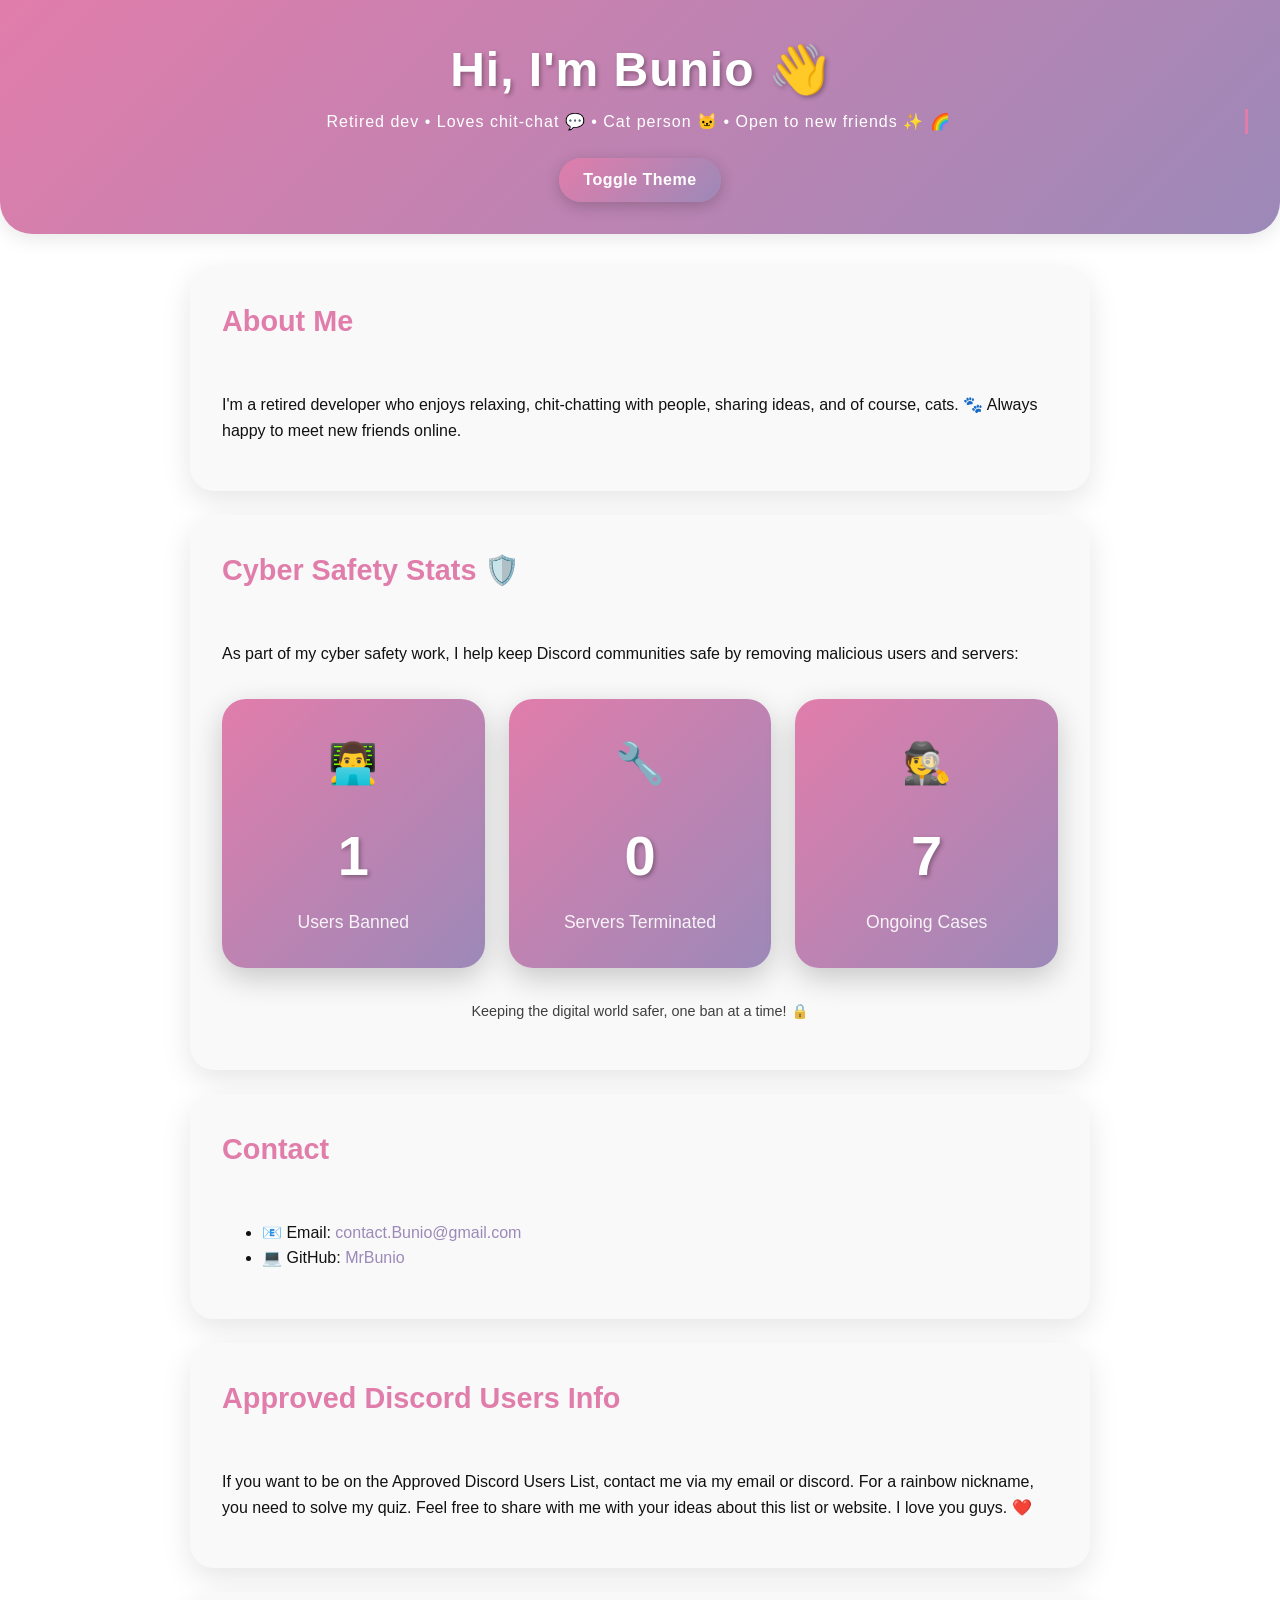
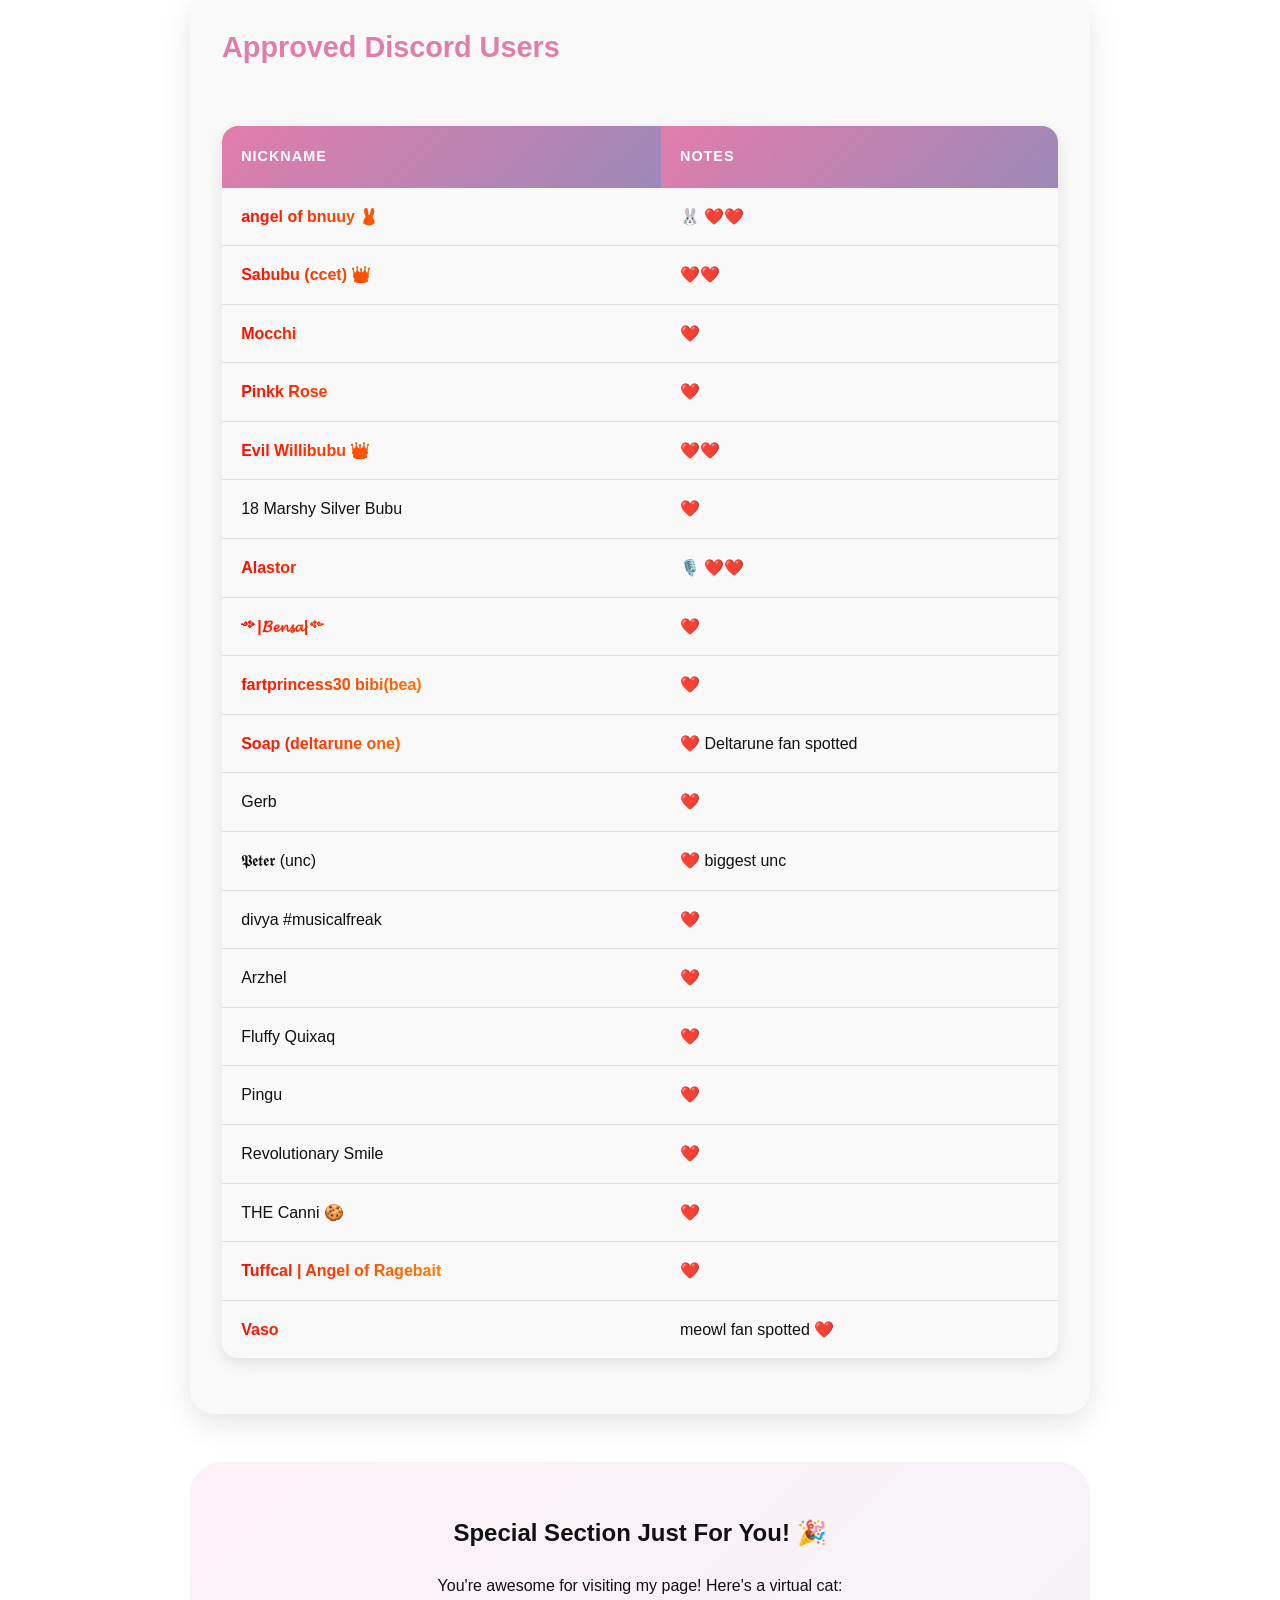
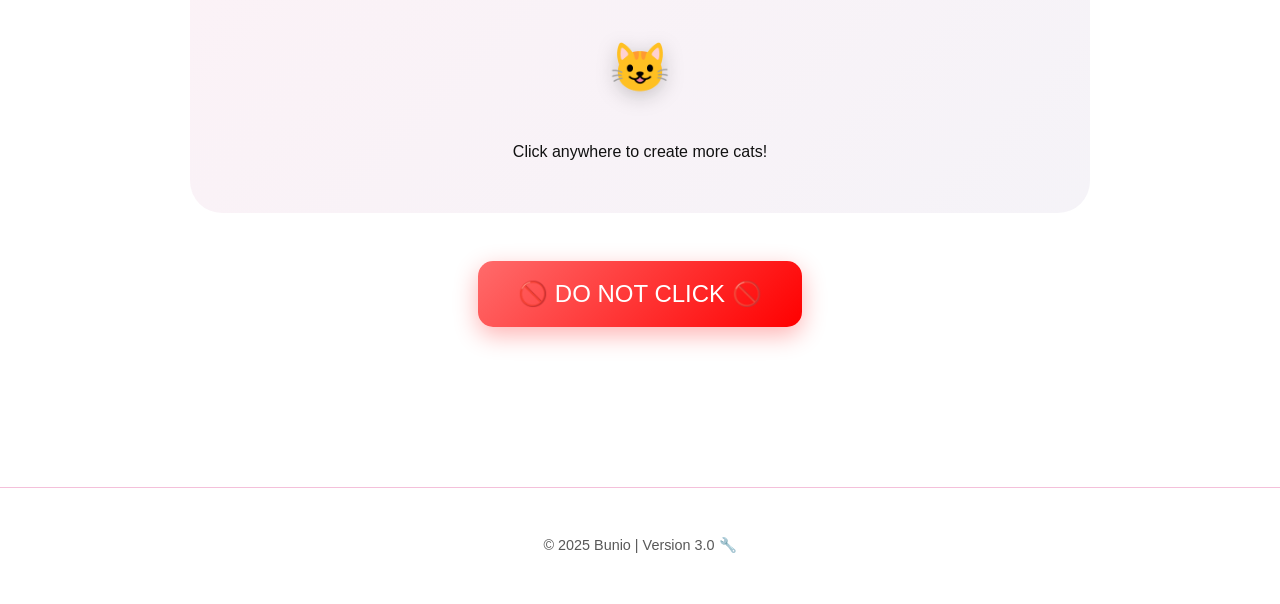
==== index.html @ f69d8545 "another case" ====
<!doctype html>
<html lang="en">
    <head>
        <meta charset="UTF-8" />
        <meta name="viewport" content="width=device-width, initial-scale=1.0" />
        <title>Bunio – Retired Dev</title>
        <style>
            :root {
                --bg: #fff;
                --text: #111;
                --card-bg: #f9f9f9;
                --accent: #e17dab;
                --accent2: #9c89b8;
                --accent3: #f0a6ca;
            }
            [data-theme="dark"] {
                --bg: #1a1a1a;
                --text: #f5f5f5;
                --card-bg: #2a2a2a;
                --accent: #ff91c1;
                --accent2: #b19cd9;
                --accent3: #ffb6c1;
            }
            body {
                margin: 0;
                font-family: "Segoe UI", Tahoma, Geneva, Verdana, sans-serif;
                background: var(--bg);
                color: var(--text);
                transition:
                    background 0.3s,
                    color 0.3s;
                overflow-x: hidden;
                line-height: 1.6;
                min-height: 100vh;
                position: relative;
            }
            header {
                padding: 2rem;
                text-align: center;
                position: relative;
                background: linear-gradient(
                    135deg,
                    var(--accent) 0%,
                    var(--accent2) 100%
                );
                color: white;
                margin-bottom: 2rem;
                border-radius: 0 0 2rem 2rem;
                box-shadow: 0 4px 20px rgba(0, 0, 0, 0.1);
            }
            h1 {
                font-size: 3rem;
                margin: 0;
                text-shadow: 2px 2px 4px rgba(0, 0, 0, 0.3);
                letter-spacing: 1px;
            }
            main {
                max-width: 900px;
                margin: 2rem auto;
                padding: 0 1.5rem;
                position: relative;
                z-index: 2;
                padding-bottom: 4rem;
            }
            .card {
                background: var(--card-bg);
                border-radius: 1.5rem;
                padding: 2rem;
                margin-bottom: 1.5rem;
                box-shadow: 0 10px 30px rgba(0, 0, 0, 0.1);
                transition: all 0.4s ease;
                overflow: hidden;
                position: relative;
            }
            .card h2 {
                margin-top: 0;
                color: var(--accent);
                font-size: 1.8rem;
                padding-bottom: 0.5rem;
                display: inline-block;
            }
            footer {
                text-align: center;
                padding: 2rem;
                font-size: 0.9rem;
                opacity: 0.7;
                position: relative;
                z-index: 2;
                margin-top: 3rem;
                border-top: 1px solid var(--accent3);
            }
            .theme-toggle {
                cursor: pointer;
                padding: 0.8rem 1.5rem;
                border: none;
                border-radius: 2rem;
                background: linear-gradient(
                    135deg,
                    var(--accent) 0%,
                    var(--accent2) 100%
                );
                color: white;
                font-size: 1rem;
                margin-top: 1.5rem;
                position: static;
                transition: all 0.3s ease;
                box-shadow: 0 4px 15px rgba(0, 0, 0, 0.2);
                font-weight: bold;
                letter-spacing: 0.5px;
            }
            a {
                color: var(--accent2);
                text-decoration: none;
                transition: all 0.3s ease;
                font-weight: 500;
            }
            a:hover {
                color: var(--accent);
            }

            .rainbow {
                background: linear-gradient(
                    90deg,
                    #ff0000,
                    #ff8000,
                    #ffff00,
                    #80ff00,
                    #00ffff,
                    #0000ff,
                    #8000ff,
                    #ff00ff,
                    #ff0000
                );
                background-size: 400% 100%;
                -webkit-background-clip: text;
                -webkit-text-fill-color: transparent;
                animation: rainbow 4s linear infinite;
                font-weight: bold;
            }

            .floating {
                animation: floating 3s ease-in-out infinite;
            }
            @keyframes floating {
                0%,
                100% {
                    transform: translateY(0);
                }
                50% {
                    transform: translateY(-15px);
                }
            }

            .pulse {
                animation: pulse 2s infinite;
            }
            @keyframes pulse {
                0% {
                    transform: scale(1);
                }
                50% {
                    transform: scale(1.05);
                }
                100% {
                    transform: scale(1);
                }
            }

            .spin {
                animation: spin 5s linear infinite;
            }
            @keyframes spin {
                100% {
                    transform: rotate(360deg);
                }
            }

            .confetti {
                position: absolute;
                width: 12px;
                height: 12px;
                opacity: 0;
                z-index: 1;
                border-radius: 50%;
                box-shadow: 0 0 10px currentColor;
            }

            @keyframes rainbow {
                0% {
                    background-position: 0% 50%;
                }
                100% {
                    background-position: 400% 50%;
                }
            }

            table {
                width: 100%;
                border-collapse: separate;
                border-spacing: 0;
                margin: 1.5rem 0;
                border-radius: 1rem;
                overflow: hidden;
                box-shadow: 0 5px 15px rgba(0, 0, 0, 0.1);
            }
            th {
                background: linear-gradient(
                    135deg,
                    var(--accent) 0%,
                    var(--accent2) 100%
                );
                color: white;
                padding: 1.2rem;
                text-align: left;
                font-weight: 600;
                text-transform: uppercase;
                letter-spacing: 1px;
                font-size: 0.9rem;
            }
            td {
                padding: 1rem 1.2rem;
                border-bottom: 1px solid rgba(0, 0, 0, 0.1);
                transition: all 0.3s ease;
            }
            tr:last-child td {
                border-bottom: none;
            }

            tr td:first-child:hover {
                opacity: 0.3;
            }

            .chaos-mode .card {
                background: transparent !important;
                box-shadow: none !important;
                border: none !important;
            }

            .chaos-mode table {
                display: none !important;
            }

            .chaos-mode .rainbow {
                opacity: 1 !important;
                position: static !important;
            }

            .special-section {
                text-align: center;
                margin: 3rem 0;
                padding: 2rem;
                border-radius: 2rem;
                background: linear-gradient(
                    135deg,
                    rgba(225, 125, 171, 0.1) 0%,
                    rgba(156, 137, 184, 0.1) 100%
                );
            }

            .cat-emoji {
                font-size: 3rem;
                display: inline-block;
                margin: 1rem 0;
                filter: drop-shadow(0 5px 10px rgba(0, 0, 0, 0.2));
            }

            .glow {
                animation: glow 2s ease-in-out infinite alternate;
            }

            @keyframes glow {
                from {
                    text-shadow:
                        0 0 5px #fff,
                        0 0 10px var(--accent),
                        0 0 15px var(--accent);
                }
                to {
                    text-shadow:
                        0 0 10px #fff,
                        0 0 20px var(--accent2),
                        0 0 30px var(--accent2);
                }
            }

            .fade-in {
                animation: fadeIn 1.5s ease-in-out;
            }

            @keyframes fadeIn {
                from {
                    opacity: 0;
                    transform: translateY(20px);
                }
                to {
                    opacity: 1;
                    transform: translateY(0);
                }
            }

            .typewriter {
                overflow: hidden;
                border-right: 3px solid var(--accent);
                white-space: nowrap;
                margin: 0 auto;
                letter-spacing: 1px;
                animation:
                    typing 3.5s steps(40, end),
                    blink-caret 0.75s step-end infinite;
            }

            @keyframes typing {
                from {
                    width: 0;
                }
                to {
                    width: 100%;
                }
            }

            @keyframes blink-caret {
                from,
                to {
                    border-color: transparent;
                }
                50% {
                    border-color: var(--accent);
                }
            }

            .particles {
                position: fixed;
                top: 0;
                left: 0;
                width: 100%;
                height: 100%;
                pointer-events: none;
                z-index: -1;
            }

            .particle {
                position: absolute;
                width: 4px;
                height: 4px;
                background: var(--accent3);
                border-radius: 50%;
                animation: particleFloat 20s linear infinite;
                opacity: 0.6;
            }

            @keyframes particleFloat {
                0% {
                    transform: translateY(100vh) rotate(0deg);
                    opacity: 0;
                }
                10% {
                    opacity: 0.6;
                }
                90% {
                    opacity: 0.6;
                }
                100% {
                    transform: translateY(-100px) rotate(360deg);
                    opacity: 0;
                }
            }

            .cyber-stats {
                display: grid;
                grid-template-columns: 1fr 1fr 1fr;
                gap: 1.5rem;
                margin: 2rem 0;
            }

            .stat-card {
                background: linear-gradient(
                    135deg,
                    var(--accent) 0%,
                    var(--accent2) 100%
                );
                color: white;
                padding: 2rem;
                border-radius: 1.5rem;
                text-align: center;
                box-shadow: 0 10px 30px rgba(0, 0, 0, 0.2);
                position: relative;
                overflow: hidden;
            }

            .stat-number {
                font-size: 3.5rem;
                font-weight: bold;
                margin: 0.5rem 0;
                text-shadow: 2px 2px 4px rgba(0, 0, 0, 0.3);
                animation: countUp 2s ease-out;
            }

            .stat-label {
                font-size: 1.1rem;
                opacity: 0.9;
                font-weight: 500;
            }

            @keyframes countUp {
                from {
                    transform: scale(0.5);
                    opacity: 0;
                }
                to {
                    transform: scale(1);
                    opacity: 1;
                }
            }

            .hacker-emoji {
                font-size: 2.5rem;
                display: block;
                margin-bottom: 1rem;
                animation: float 3s ease-in-out infinite;
            }

            @keyframes float {
                0%,
                100% {
                    transform: translateY(0px) rotate(0deg);
                }
                50% {
                    transform: translateY(-10px) rotate(5deg);
                }
            }

            @media (max-width: 768px) {
                header {
                    padding: 1.5rem;
                    border-radius: 0 0 1.5rem 1.5rem;
                }
                h1 {
                    font-size: 2.2rem;
                }
                .card {
                    padding: 1.5rem;
                    border-radius: 1rem;
                }
                .theme-toggle {
                    padding: 0.7rem 1.2rem;
                    font-size: 0.9rem;
                }
                table {
                    font-size: 0.85rem;
                }
                th,
                td {
                    padding: 0.8rem;
                }
                #chaos-btn {
                    padding: 1rem 2rem;
                    font-size: 1.2rem;
                }
                .cyber-stats {
                    grid-template-columns: 1fr;
                    gap: 1rem;
                }
                .stat-number {
                    font-size: 2.8rem;
                }
            }

            @media (max-width: 480px) {
                header {
                    padding: 1rem;
                }
                h1 {
                    font-size: 1.8rem;
                }
                .card {
                    padding: 1rem;
                }
                table {
                    font-size: 0.8rem;
                }
                th,
                td {
                    padding: 0.6rem;
                }
                #url-display {
                    font-size: 0.9rem;
                }
                .stat-number {
                    font-size: 2.2rem;
                }
            }

            .chaos-element {
                position: fixed;
                pointer-events: none;
                z-index: 1000;
                font-size: 2rem;
                animation: chaosFloat 10s linear infinite;
            }

            @keyframes chaosFloat {
                0% {
                    transform: translate(0, 0) rotate(0deg);
                }
                25% {
                    transform: translate(100px, 100px) rotate(90deg);
                }
                50% {
                    transform: translate(200px, 0) rotate(180deg);
                }
                75% {
                    transform: translate(100px, -100px) rotate(270deg);
                }
                100% {
                    transform: translate(0, 0) rotate(360deg);
                }
            }

            .rotate {
                animation: rotation 2s infinite linear;
            }

            @keyframes rotation {
                from {
                    transform: rotate(0deg);
                }
                to {
                    transform: rotate(359deg);
                }
            }

            .shake {
                animation: shake 0.5s infinite;
            }

            @keyframes shake {
                0% {
                    transform: translate(1px, 1px) rotate(0deg);
                }
                10% {
                    transform: translate(-1px, -2px) rotate(-1deg);
                }
                20% {
                    transform: translate(-3px, 0px) rotate(1deg);
                }
                30% {
                    transform: translate(3px, 2px) rotate(0deg);
                }
                40% {
                    transform: translate(1px, -1px) rotate(1deg);
                }
                50% {
                    transform: translate(-1px, 2px) rotate(-1deg);
                }
                60% {
                    transform: translate(-3px, 1px) rotate(0deg);
                }
                70% {
                    transform: translate(3px, 1px) rotate(-1deg);
                }
                80% {
                    transform: translate(-1px, -1px) rotate(1deg);
                }
                90% {
                    transform: translate(1px, 2px) rotate(0deg);
                }
                100% {
                    transform: translate(1px, -2px) rotate(-1deg);
                }
            }

            .fly-text {
                position: fixed;
                pointer-events: none;
                z-index: 9999;
                white-space: nowrap;
                animation: flyAround 15s linear infinite;
            }

            @keyframes flyAround {
                0% {
                    transform: translate(0, 0) rotate(0deg);
                }
                25% {
                    transform: translate(calc(100vw - 100px), 100px)
                        rotate(90deg);
                }
                50% {
                    transform: translate(
                            calc(100vw - 200px),
                            calc(100vh - 100px)
                        )
                        rotate(180deg);
                }
                75% {
                    transform: translate(100px, calc(100vh - 200px))
                        rotate(270deg);
                }
                100% {
                    transform: translate(0, 0) rotate(360deg);
                }
            }

            .chaos-btn-hidden {
                display: none !important;
            }

            .audio-fix {
                position: fixed;
                top: -100px;
                left: -100px;
                width: 10px;
                height: 10px;
                opacity: 0.001;
                pointer-events: none;
            }
        </style>
    </head>
    <body>
        <div class="particles" id="particles"></div>

        <header id="main-header">
            <h1 class="floating glow">Hi, I'm Bunio 👋</h1>
            <p id="url-display" class="typewriter">
                Retired dev • Loves chit‑chat 💬 • Cat person 🐱 • Open to new
                friends ✨
            </p>
            <button class="theme-toggle" id="theme-toggle">Toggle Theme</button>
        </header>

        <main>
            <section class="card pulse fade-in">
                <h2>About Me</h2>
                <p>
                    I'm a retired developer who enjoys relaxing, chit-chatting
                    with people, sharing ideas, and of course, cats. 🐾 Always
                    happy to meet new friends online.
                </p>
            </section>

            <section class="card fade-in">
                <h2>Cyber Safety Stats 🛡️</h2>
                <p>
                    As part of my cyber safety work, I help keep Discord
                    communities safe by removing malicious users and servers:
                </p>

                <div class="cyber-stats">
                    <div class="stat-card">
                        <div class="hacker-emoji">👨‍💻</div>
                        <div class="stat-number" id="banned-users">0</div>
                        <div class="stat-label">Users Banned</div>
                    </div>

                    <div class="stat-card">
                        <div class="hacker-emoji">🔧</div>
                        <div class="stat-number" id="terminated-servers">0</div>
                        <div class="stat-label">Servers Terminated</div>
                    </div>

                    <div class="stat-card">
                        <div class="hacker-emoji">🕵️</div>
                        <div class="stat-number" id="ongoing-cases">0</div>
                        <div class="stat-label">Ongoing Cases</div>
                    </div>
                </div>

                <p
                    style="
                        text-align: center;
                        margin-top: 1rem;
                        font-size: 0.9rem;
                        opacity: 0.8;
                    "
                >
                    Keeping the digital world safer, one ban at a time! 🔒
                </p>
            </section>

            <section class="card fade-in">
                <h2>Contact</h2>
                <ul>
                    <li>
                        📧 Email:
                        <a href="mailto:contact.Bunio@gmail.com"
                            >contact.Bunio@gmail.com</a
                        >
                    </li>
                    <li>
                        💻 GitHub:
                        <a href="https://github.com/MrBunio" target="_blank"
                            >MrBunio</a
                        >
                    </li>
                </ul>
            </section>

            <section class="card fade-in">
                <h2>Approved Discord Users Info</h2>
                <p>
                    If you want to be on the Approved Discord Users List,
                    contact me via my email or discord. For a rainbow nickname,
                    you need to solve my quiz. Feel free to share with me with
                    your ideas about this list or website. I love you guys. ❤️
                </p>
            </section>

            <section class="card fade-in">
                <h2>Approved Discord Users</h2>
                <table id="users-table">
                    <tr>
                        <th>Nickname</th>
                        <th>Notes</th>
                    </tr>
                    <tr>
                        <td class="rainbow">angel of bnuuy 🐰</td>
                        <td>🐰 ❤️❤️</td>
                    </tr>
                    <tr>
                        <td class="rainbow">Sabubu (ccet) 👑</td>
                        <td>❤️❤️</td>
                    </tr>
                    <tr>
                        <td class="rainbow">Mocchi</td>
                        <td>❤️</td>
                    </tr>
                    <tr>
                        <td class="rainbow">Pinkk Rose</td>
                        <td>❤️</td>
                    </tr>
                    <tr>
                        <td class="rainbow">Evil Willibubu 👑</td>
                        <td>❤️❤️</td>
                    </tr>
                    <tr>
                        <td>18 Marshy Silver Bubu</td>
                        <td>❤️</td>
                    </tr>
                    <tr>
                        <td class="rainbow">Alastor</td>
                        <td>🎙️ ❤️❤️</td>
                    </tr>
                    <tr>
                        <td class="rainbow">༺|𝓑𝓮𝓷𝓼𝓪|༻</td>
                        <td>❤️</td>
                    </tr>
                    <tr>
                        <td class="rainbow">fartprincess30 bibi(bea)</td>
                        <td>❤️</td>
                    </tr>
                    <tr>
                        <td class="rainbow">Soap (deltarune one)</td>
                        <td>❤️ Deltarune fan spotted</td>
                    </tr>
                    <tr>
                        <td>Gerb</td>
                        <td>❤️</td>
                    </tr>
                    <tr>
                        <td>𝕻𝖊𝖙𝖊𝖗 (unc)</td>
                        <td>❤️ biggest unc</td>
                    </tr>
                    <tr>
                        <td>divya #musicalfreak</td>
                        <td>❤️</td>
                    </tr>
                    <tr>
                        <td>Arzhel</td>
                        <td>❤️</td>
                    </tr>
                    <tr>
                        <td>Fluffy Quixaq</td>
                        <td>❤️</td>
                    </tr>
                    <tr>
                        <td>Pingu</td>
                        <td>❤️</td>
                    </tr>
                    <tr>
                        <td>Revolutionary Smile</td>
                        <td>❤️</td>
                    </tr>
                    <tr>
                        <td>THE Canni 🍪</td>
                        <td>❤️</td>
                    </tr>
                    <tr>
                        <td class="rainbow">Tuffcal | Angel of Ragebait</td>
                        <td>❤️</td>
                    </tr>
                    <tr>
                        <td class="rainbow">Vaso</td>
                        <td>meowl fan spotted ❤️</td>
                    </tr>
                </table>
            </section>

            <div class="special-section fade-in">
                <h2 class="glow">Special Section Just For You! 🎉</h2>
                <p>
                    You're awesome for visiting my page! Here's a virtual cat:
                </p>
                <div class="cat-emoji spin">😺</div>
                <p>Click anywhere to create more cats!</p>
            </div>

            <div style="text-align: center; margin: 3rem">
                <button
                    id="chaos-btn"
                    style="
                        background: linear-gradient(
                            135deg,
                            #ff6b6b 0%,
                            #ff0000 100%
                        );
                        color: white;
                        padding: 1.2rem 2.5rem;
                        font-size: 1.5rem;
                        border: none;
                        border-radius: 15px;
                        cursor: pointer;
                        box-shadow: 0 8px 25px rgba(255, 0, 0, 0.3);
                        transition: all 0.3s ease;
                    "
                >
                    🚫 DO NOT CLICK 🚫
                </button>
            </div>

            <div class="audio-fix">
                <audio id="chaos-audio" loop muted>
                    <source src="chaos-music.mp3" type="audio/mpeg" />
                </audio>
            </div>
        </main>

        <footer>
            <p>© 2025 Bunio | Version 3.0 🔧</p>
        </footer>

        <script>
            const cyberStats = {
                bannedUsers: 2,
                terminatedServers: 1,
                ongoingCases: 9,
            };

            function createParticles() {
                const particlesContainer = document.getElementById("particles");
                const colors = [
                    "#e17dab",
                    "#9c89b8",
                    "#f0a6ca",
                    "#ff91c1",
                    "#b19cd9",
                ];

                for (let i = 0; i < 50; i++) {
                    const particle = document.createElement("div");
                    particle.className = "particle";
                    particle.style.left = Math.random() * 100 + "vw";
                    particle.style.animationDelay = Math.random() * 20 + "s";
                    particle.style.animationDuration =
                        15 + Math.random() * 10 + "s";
                    particle.style.backgroundColor =
                        colors[Math.floor(Math.random() * colors.length)];
                    const size = 2 + Math.random() * 4;
                    particle.style.width = size + "px";
                    particle.style.height = size + "px";

                    particlesContainer.appendChild(particle);
                }
            }

            createParticles();

            const titleEmojis = [
                "😺",
                "😸",
                "😹",
                "😻",
                "😼",
                "😽",
                "🙀",
                "😿",
                "😾",
                "🐱",
            ];
            let titleEmojiIndex = 0;

            function updateTitleEmoji() {
                document.title = `Bunio – Retired Dev ${titleEmojis[titleEmojiIndex]}`;
                titleEmojiIndex = (titleEmojiIndex + 1) % titleEmojis.length;
            }

            setInterval(updateTitleEmoji, 2000);

            function toggleTheme() {
                const current =
                    document.documentElement.getAttribute("data-theme");
                const next = current === "dark" ? "light" : "dark";
                document.documentElement.setAttribute("data-theme", next);
                localStorage.setItem("theme", next);
            }

            function animateCounter(element, target, duration = 2000) {
                const start = 0;
                const increment = target / (duration / 16);
                let current = start;

                const timer = setInterval(() => {
                    current += increment;
                    if (current >= target) {
                        current = target;
                        clearInterval(timer);
                    }
                    element.textContent = Math.floor(current).toLocaleString();
                }, 16);
            }

            (function () {
                const saved = localStorage.getItem("theme");
                if (saved) {
                    document.documentElement.setAttribute("data-theme", saved);
                }

                document
                    .getElementById("theme-toggle")
                    .addEventListener("click", toggleTheme);

                setTimeout(() => {
                    animateCounter(
                        document.getElementById("banned-users"),
                        cyberStats.bannedUsers,
                    );
                    animateCounter(
                        document.getElementById("terminated-servers"),
                        cyberStats.terminatedServers,
                    );
                    animateCounter(
                        document.getElementById("ongoing-cases"),
                        cyberStats.ongoingCases,
                    );
                }, 500);
            })();

            document.addEventListener("click", (e) => {
                if (
                    e.target.id !== "chaos-btn" &&
                    e.target.id !== "theme-toggle"
                ) {
                    createCat(e.clientX, e.clientY);
                }
            });

            function createCat(x, y) {
                const cat = document.createElement("div");
                cat.innerHTML = "😺";
                cat.style.position = "fixed";
                cat.style.left = x - 15 + "px";
                cat.style.top = y - 15 + "px";
                cat.style.fontSize = "2rem";
                cat.style.zIndex = "10";
                cat.style.pointerEvents = "none";
                cat.style.opacity = "0";
                cat.style.transition = "opacity 0.3s, transform 2s";
                cat.style.filter = "drop-shadow(0 2px 5px rgba(0,0,0,0.3))";

                document.body.appendChild(cat);

                setTimeout(() => {
                    cat.style.opacity = "1";
                }, 10);

                setTimeout(() => {
                    cat.style.opacity = "0";
                    cat.style.transform = "translateY(-100px) rotate(360deg)";
                }, 100);

                setTimeout(() => {
                    if (cat.parentNode) {
                        document.body.removeChild(cat);
                    }
                }, 2100);
            }

            window.addEventListener("load", () => {
                createConfetti();

                document.querySelectorAll(".card").forEach((card, index) => {
                    card.style.animationDelay = index * 0.2 + "s";
                });
            });

            function createConfetti() {
                const colors = [
                    "#ff0000",
                    "#00ff00",
                    "#0000ff",
                    "#ffff00",
                    "#ff00ff",
                    "#00ffff",
                ];

                for (let i = 0; i < 30; i++) {
                    const confetti = document.createElement("div");
                    confetti.className = "confetti";
                    confetti.style.backgroundColor =
                        colors[Math.floor(Math.random() * colors.length)];
                    confetti.style.left = Math.random() * 100 + "vw";
                    confetti.style.top = "-10px";
                    confetti.style.borderRadius =
                        Math.random() > 0.5 ? "50%" : "0";

                    document.body.appendChild(confetti);

                    const animationDuration = Math.random() * 3 + 2;
                    confetti.style.animation = `fall ${animationDuration}s linear forwards, fade ${animationDuration}s linear forwards`;

                    setTimeout(() => {
                        if (confetti.parentNode) {
                            document.body.removeChild(confetti);
                        }
                    }, animationDuration * 1000);
                }
            }

            const style = document.createElement("style");
            style.textContent = `
      @keyframes fall {
        to {
          top: 100vh;
          transform: translateX(${Math.random() > 0.5 ? "" : "-"}${Math.random() * 100}vw) rotate(${Math.random() * 360}deg);
        }
      }

      @keyframes fade {
        0% { opacity: 0; }
        10% { opacity: 1; }
        90% { opacity: 1; }
        100% { opacity: 0; }
      }
    `;
            document.head.appendChild(style);

            let chaos = false;
            let audioInitialized = false;
            let nicknames = [];
            let nicknameVelocities = [];
            let flyingElements = [];

            function initializeAudio() {
                if (audioInitialized) return;

                const chaosAudio = document.getElementById("chaos-audio");

                chaosAudio.muted = false;
                chaosAudio.volume = 0.3;

                const playAudio = () => {
                    chaosAudio
                        .play()
                        .then(() => {
                            audioInitialized = true;
                        })
                        .catch((e) => {
                            setTimeout(playAudio, 100);
                        });
                };

                playAudio();
            }

            function makeTextFly(element) {
                const flyElement = element.cloneNode(true);
                flyElement.className = "fly-text";
                flyElement.style.left =
                    Math.random() * window.innerWidth + "px";
                flyElement.style.top =
                    Math.random() * window.innerHeight + "px";
                flyElement.style.fontSize = Math.random() * 2 + 1 + "rem";
                flyElement.style.color = getRandomColor();
                document.body.appendChild(flyElement);
                flyingElements.push(flyElement);
            }

            function getRandomColor() {
                const colors = [
                    "#ff0000",
                    "#00ff00",
                    "#0000ff",
                    "#ffff00",
                    "#ff00ff",
                    "#00ffff",
                ];
                return colors[Math.floor(Math.random() * colors.length)];
            }

            document
                .getElementById("chaos-btn")
                .addEventListener("click", function () {
                    if (chaos) return;

                    chaos = true;
                    const chaosBtn = document.getElementById("chaos-btn");
                    chaosBtn.classList.add("chaos-btn-hidden");

                    initializeAudio();

                    document.body.classList.add("chaos-mode");

                    document.getElementById("main-header").style.background =
                        "transparent";
                    document.getElementById("main-header").style.boxShadow =
                        "none";
                    document.getElementById("users-table").style.display =
                        "none";

                    const allTextElements = document.querySelectorAll(
                        "h1, h2, h3, p, li, td, th, a, span",
                    );
                    allTextElements.forEach((element) => {
                        makeTextFly(element);
                    });

                    const nicknameElements =
                        document.querySelectorAll(".rainbow");
                    nicknames = Array.from(nicknameElements);

                    nicknameVelocities = nicknames.map(() => ({
                        x:
                            (Math.random() * 6 + 3) *
                            (Math.random() > 0.5 ? 1 : -1),
                        y:
                            (Math.random() * 6 + 3) *
                            (Math.random() > 0.5 ? 1 : -1),
                    }));

                    nicknames.forEach((nickname, index) => {
                        nickname.style.position = "fixed";
                        nickname.style.display = "inline-block";
                        nickname.style.margin = "0";
                        nickname.style.transition = "all 0.1s linear";
                        nickname.style.zIndex = "1000";
                        nickname.style.left =
                            Math.random() * (window.innerWidth - 200) + "px";
                        nickname.style.top =
                            Math.random() * (window.innerHeight - 50) + "px";
                        nickname.style.fontSize = "1.8rem";
                        nickname.style.pointerEvents = "none";
                    });

                    function bounceNicknames() {
                        if (!chaos) return;

                        nicknames.forEach((nickname, index) => {
                            const rect = nickname.getBoundingClientRect();
                            let { x, y } = nicknameVelocities[index];

                            if (
                                rect.left <= 0 ||
                                rect.right >= window.innerWidth
                            ) {
                                x = -x;
                            }

                            if (
                                rect.top <= 0 ||
                                rect.bottom >= window.innerHeight
                            ) {
                                y = -y;
                            }

                            nicknameVelocities[index] = { x, y };

                            const currentLeft =
                                parseFloat(nickname.style.left) || 0;
                            const currentTop =
                                parseFloat(nickname.style.top) || 0;
                            nickname.style.left = currentLeft + x + "px";
                            nickname.style.top = currentTop + y + "px";
                            nickname.style.transform = `rotate(${Math.random() * 360}deg)`;
                        });

                        requestAnimationFrame(bounceNicknames);
                    }

                    bounceNicknames();

                    const elements = document.querySelectorAll(
                        "h1, h2, p, th, li, .theme-toggle",
                    );
                    elements.forEach((el) => {
                        el.style.position = "fixed";
                        el.style.display = "inline-block";
                        el.style.margin = "0";
                        el.style.transition = "all 0.5s linear";
                        el.style.zIndex = "1000";
                    });

                    function moveElements() {
                        elements.forEach((el) => {
                            const maxX = window.innerWidth - el.offsetWidth;
                            const maxY = window.innerHeight - el.offsetHeight;
                            el.style.left = Math.random() * maxX + "px";
                            el.style.top = Math.random() * maxY + "px";
                            el.style.transform = `rotate(${Math.random() * 360}deg)`;
                        });
                    }

                    setInterval(moveElements, 800);

                    setInterval(() => {
                        document.body.style.background = `linear-gradient(90deg, hsl(${Math.random() * 360},100%,50%), hsl(${Math.random() * 360},100%,50%))`;
                    }, 200);

                    setInterval(createConfetti, 500);

                    const emojis = [
                        "😺",
                        "😸",
                        "😹",
                        "😻",
                        "😼",
                        "😽",
                        "🙀",
                        "😿",
                        "😾",
                        "🐱",
                        "🌈",
                        "🔥",
                    ];
                    setInterval(() => {
                        const emoji = document.createElement("div");
                        emoji.innerHTML =
                            emojis[Math.floor(Math.random() * emojis.length)];
                        emoji.className = "chaos-element";
                        emoji.style.left =
                            Math.random() * window.innerWidth + "px";
                        emoji.style.top =
                            Math.random() * window.innerHeight + "px";
                        emoji.style.fontSize = Math.random() * 3 + 2 + "rem";
                        document.body.appendChild(emoji);

                        setTimeout(() => {
                            if (emoji.parentNode) {
                                document.body.removeChild(emoji);
                            }
                        }, 10000);
                    }, 500);

                    document.body.classList.add("shake");
                });

            const emojis = [
                "😀",
                "😂",
                "😎",
                "🤖",
                "👾",
                "🐱",
                "🌈",
                "🔥",
                "✨",
                "💀",
                "🍕",
                "🎶",
            ];
            function updateUrlDisplay() {
                const urlDisplay = document.getElementById("url-display");
                const baseText =
                    "Retired dev • Loves chit‑chat 💬 • Cat person 🐱 • Open to new friends ✨";
                const randomEmoji =
                    emojis[Math.floor(Math.random() * emojis.length)];
                urlDisplay.textContent = baseText + " " + randomEmoji;
            }
            setInterval(updateUrlDisplay, 3000);
            updateUrlDisplay();
        </script>
    </body>
</html>
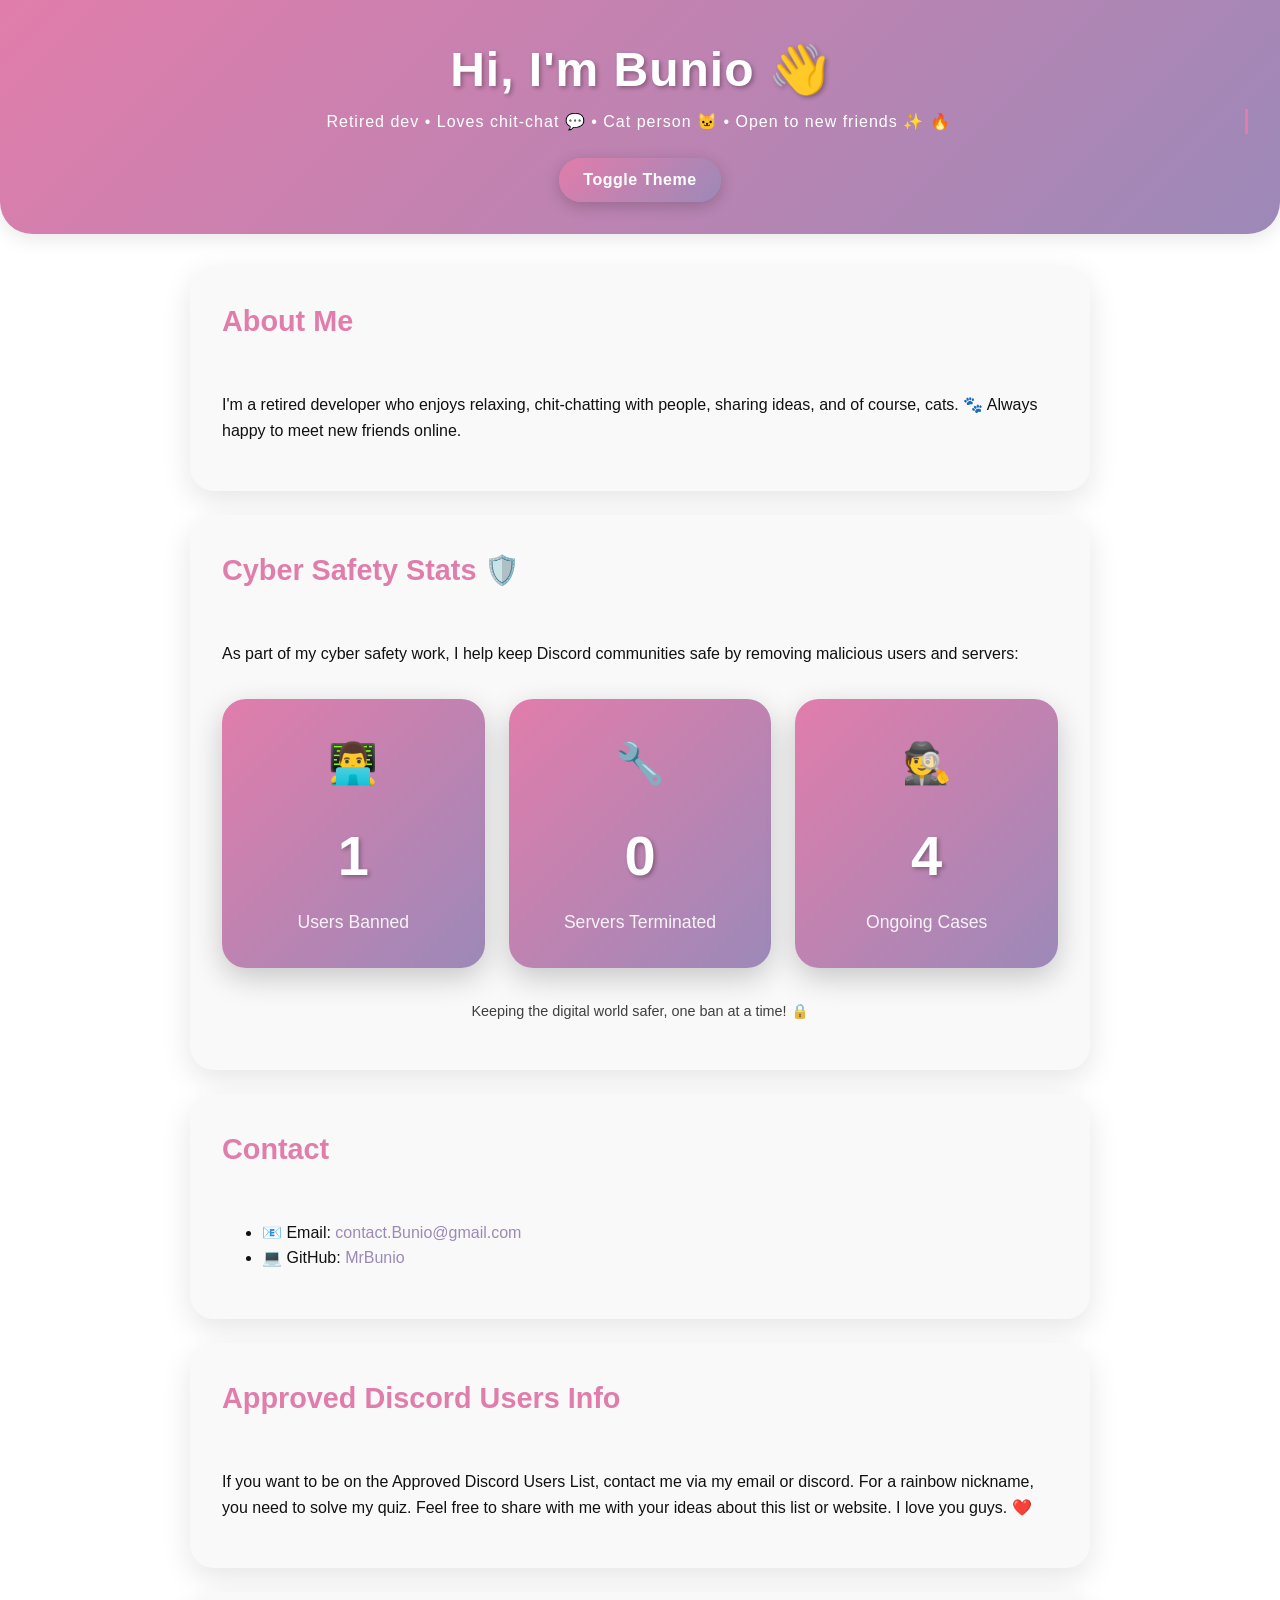
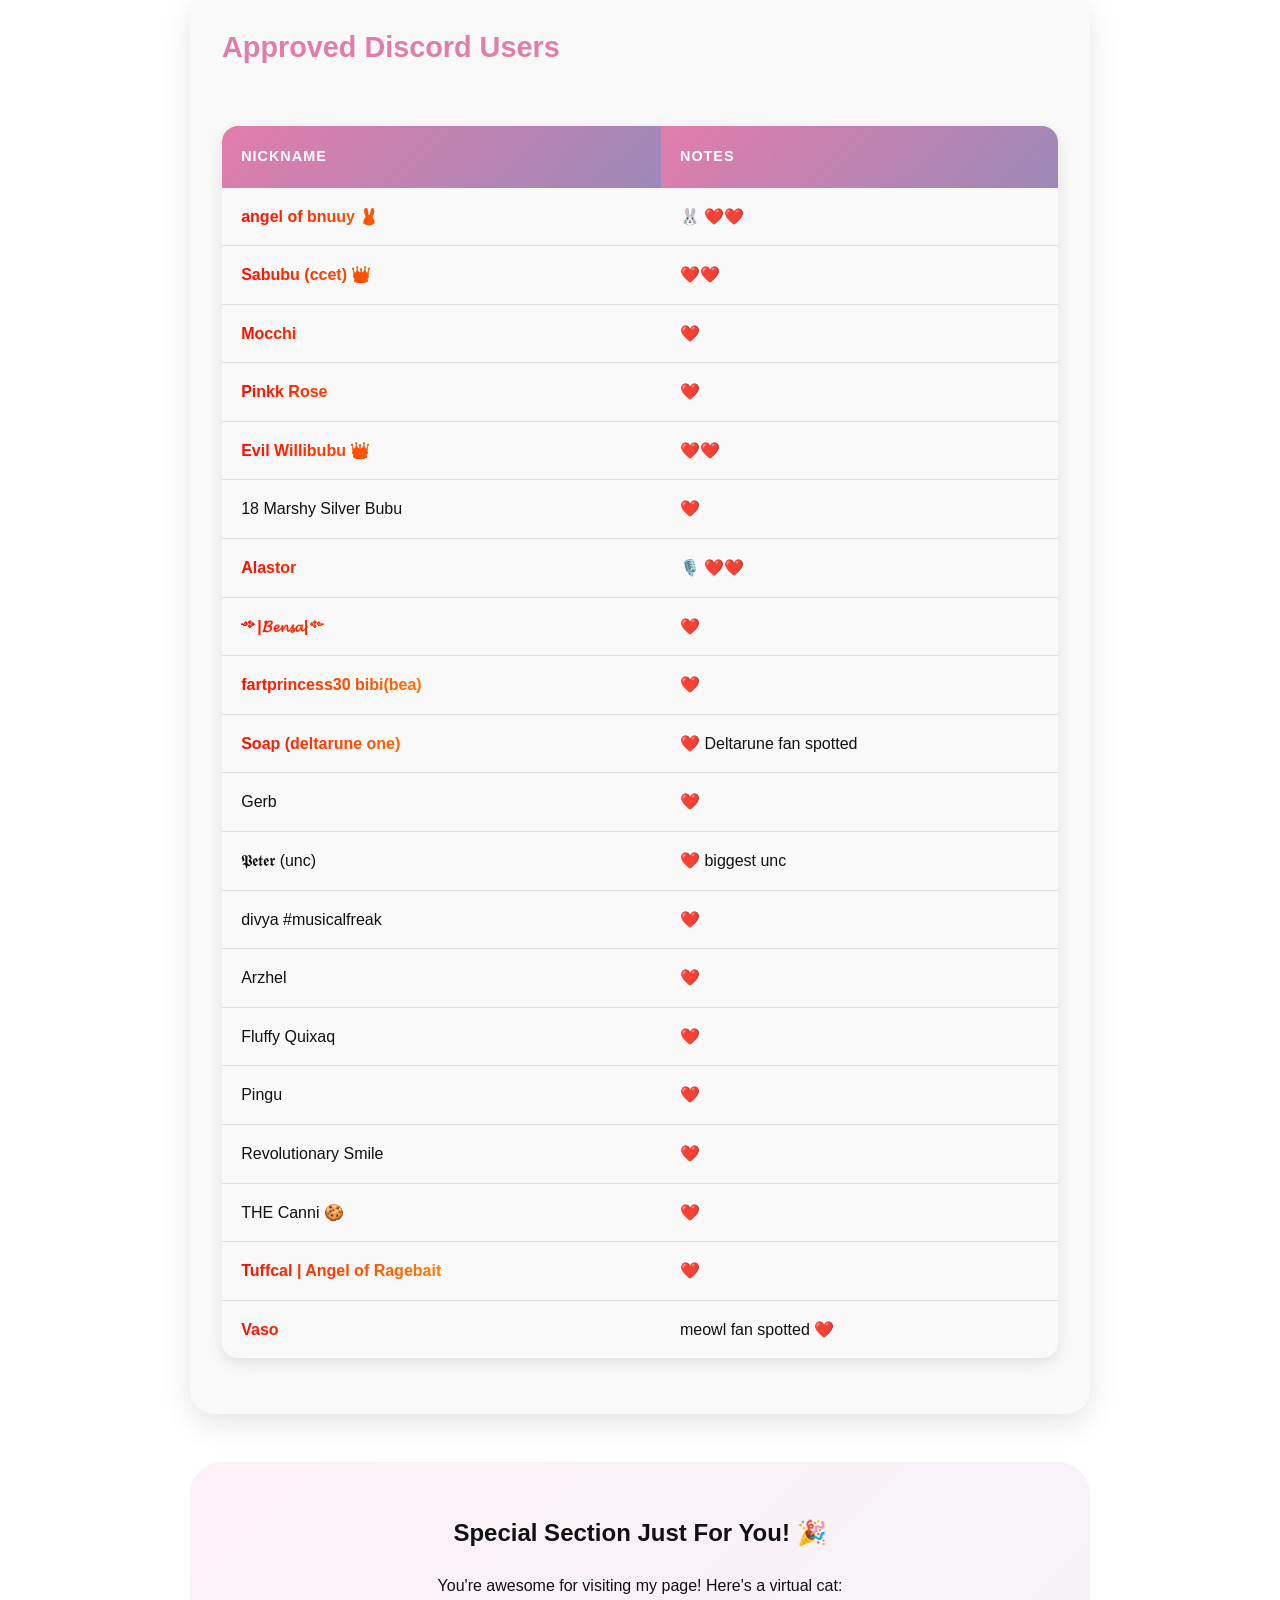
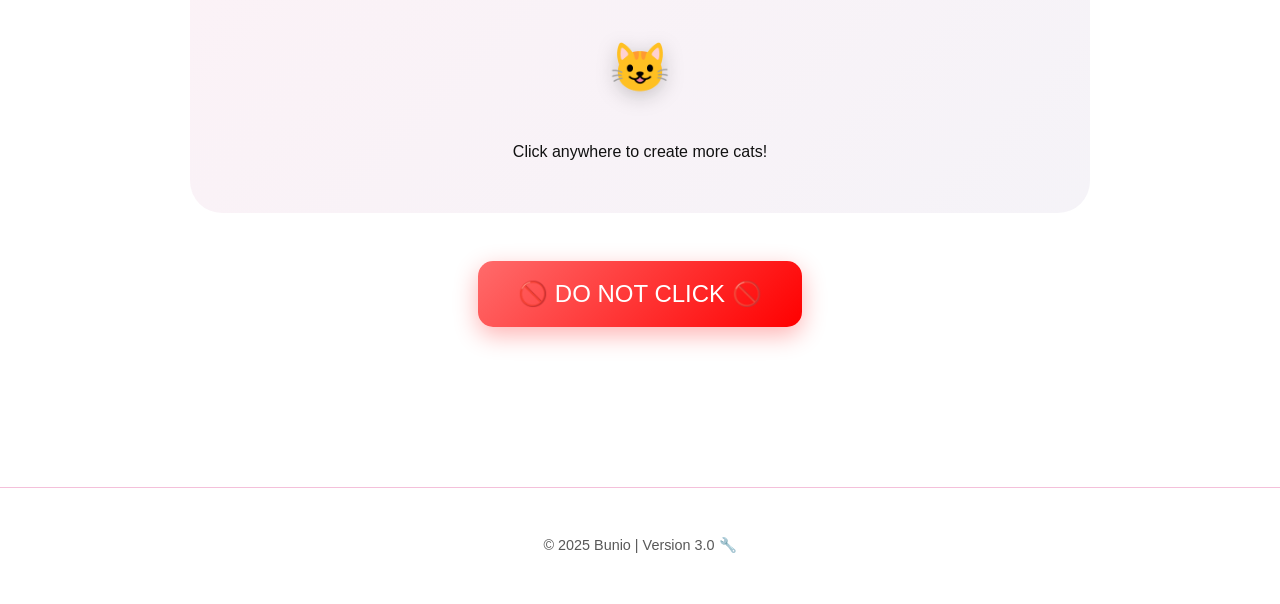
==== commit 806c2f7d: "-1 user" ====
--- a/index.html
+++ b/index.html
@@ -840,9 +840,9 @@
 
         <script>
             const cyberStats = {
-                bannedUsers: 2,
+                bannedUsers: 3,
                 terminatedServers: 1,
-                ongoingCases: 9,
+                ongoingCases: 8,
             };
 
             function createParticles() {
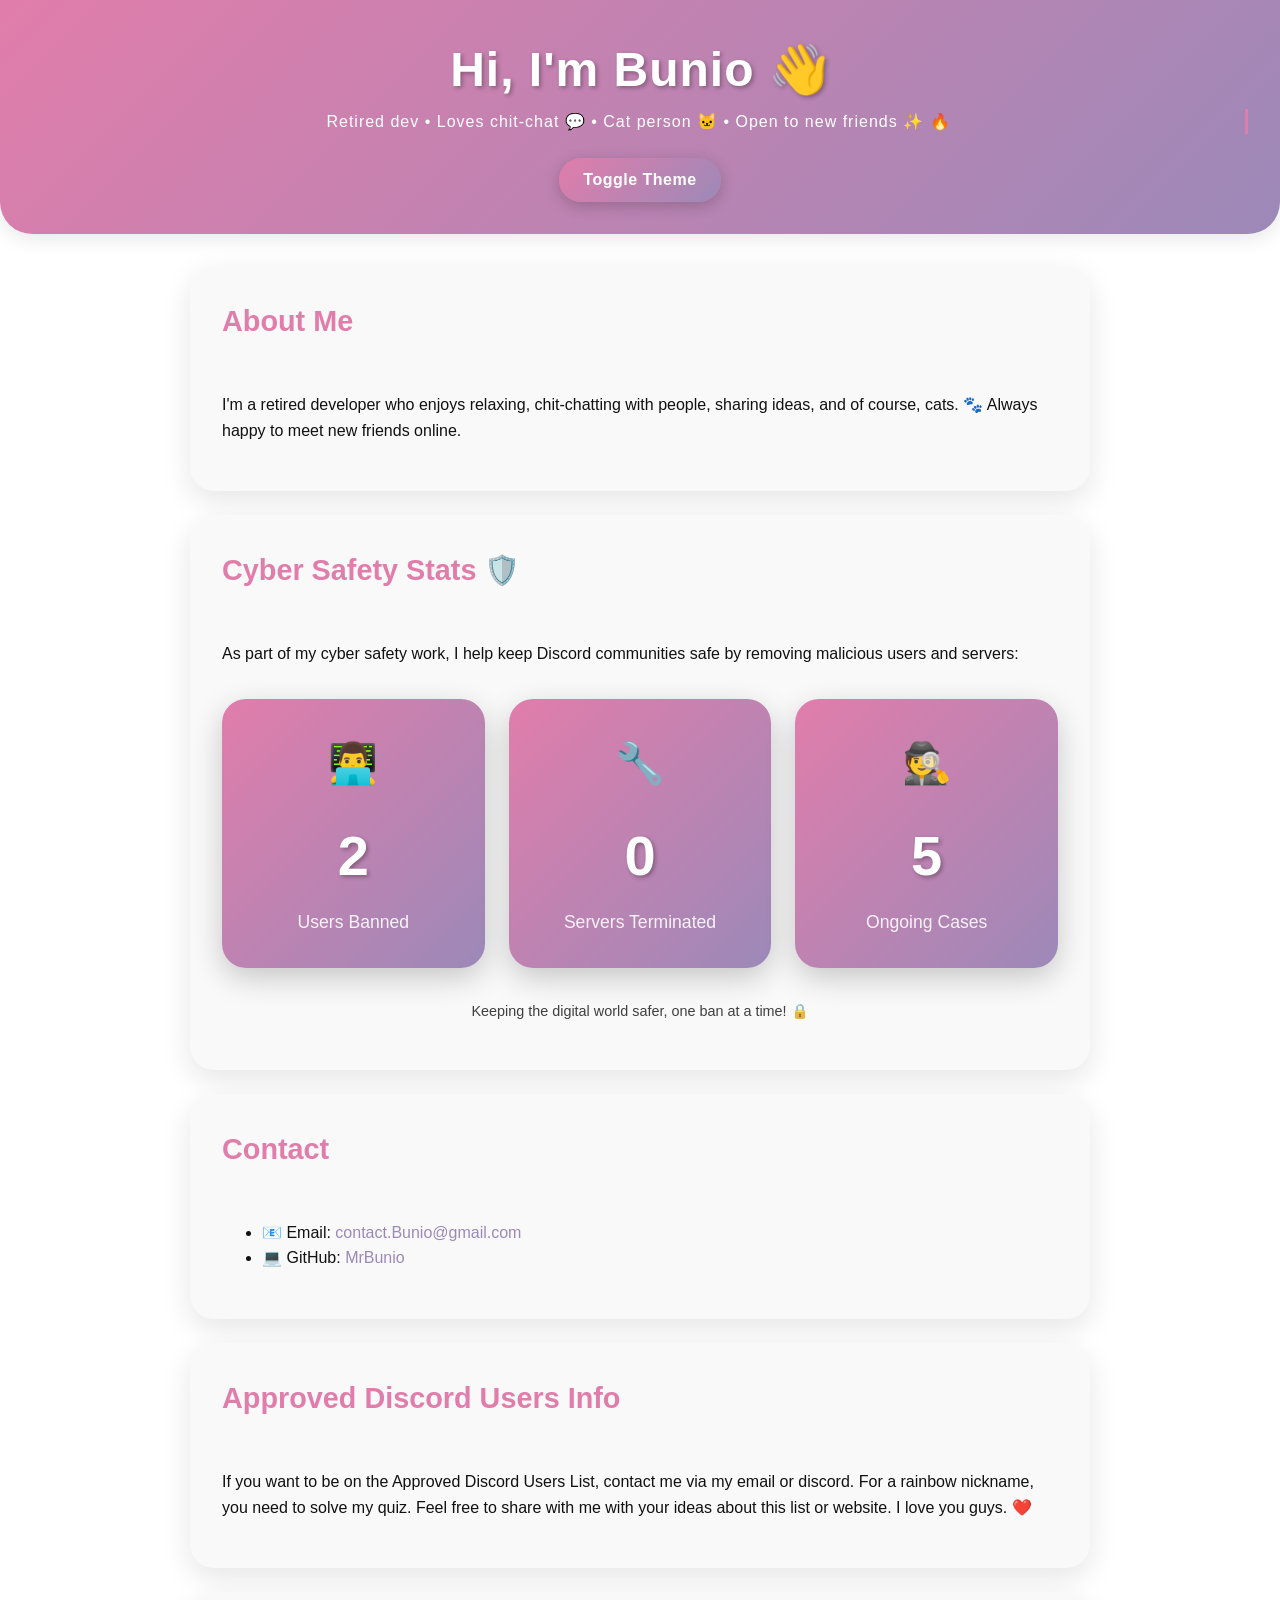
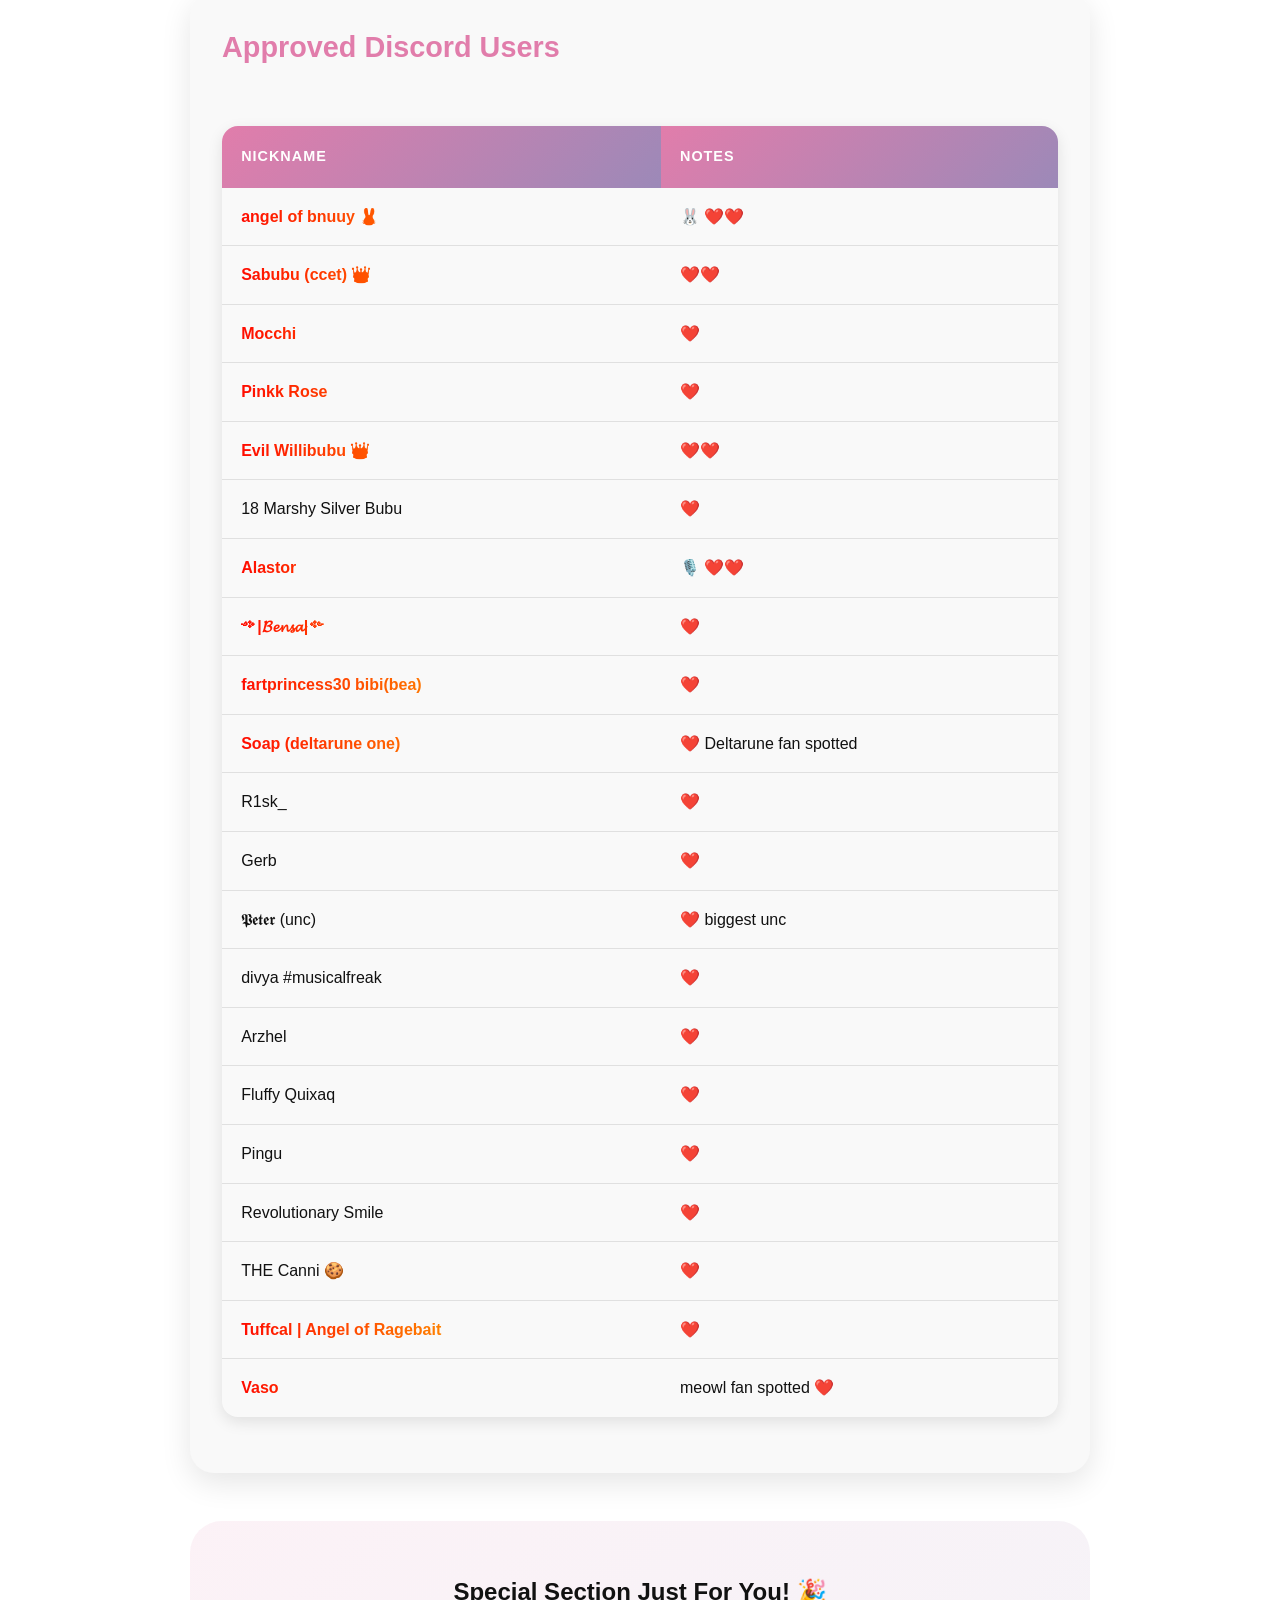
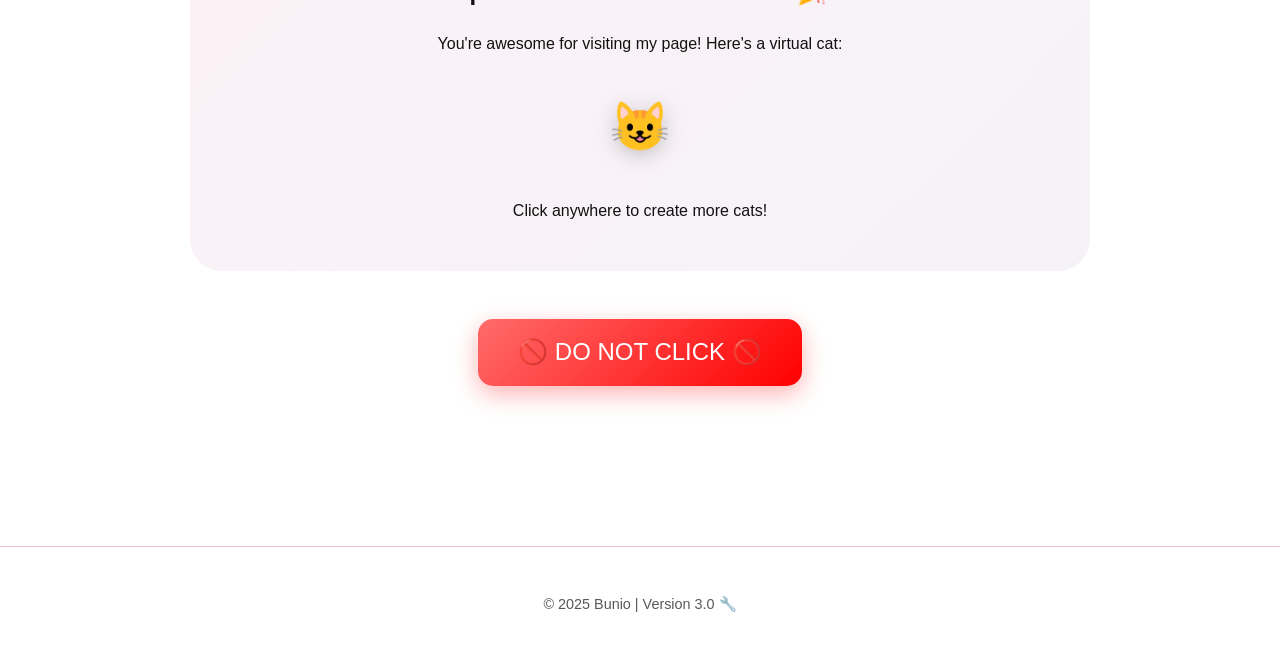
==== commit f909f336: "Update index.html" ====
--- a/index.html
+++ b/index.html
@@ -751,6 +751,10 @@
                     <tr>
                         <td class="rainbow">Soap (deltarune one)</td>
                         <td>❤️ Deltarune fan spotted</td>
+                    </tr>
+                    <tr>
+                        <td>R1sk_</td>
+                        <td>❤️</td>
                     </tr>
                     <tr>
                         <td>Gerb</td>
@@ -1280,3 +1284,4 @@
     </body>
 </html>
 
+
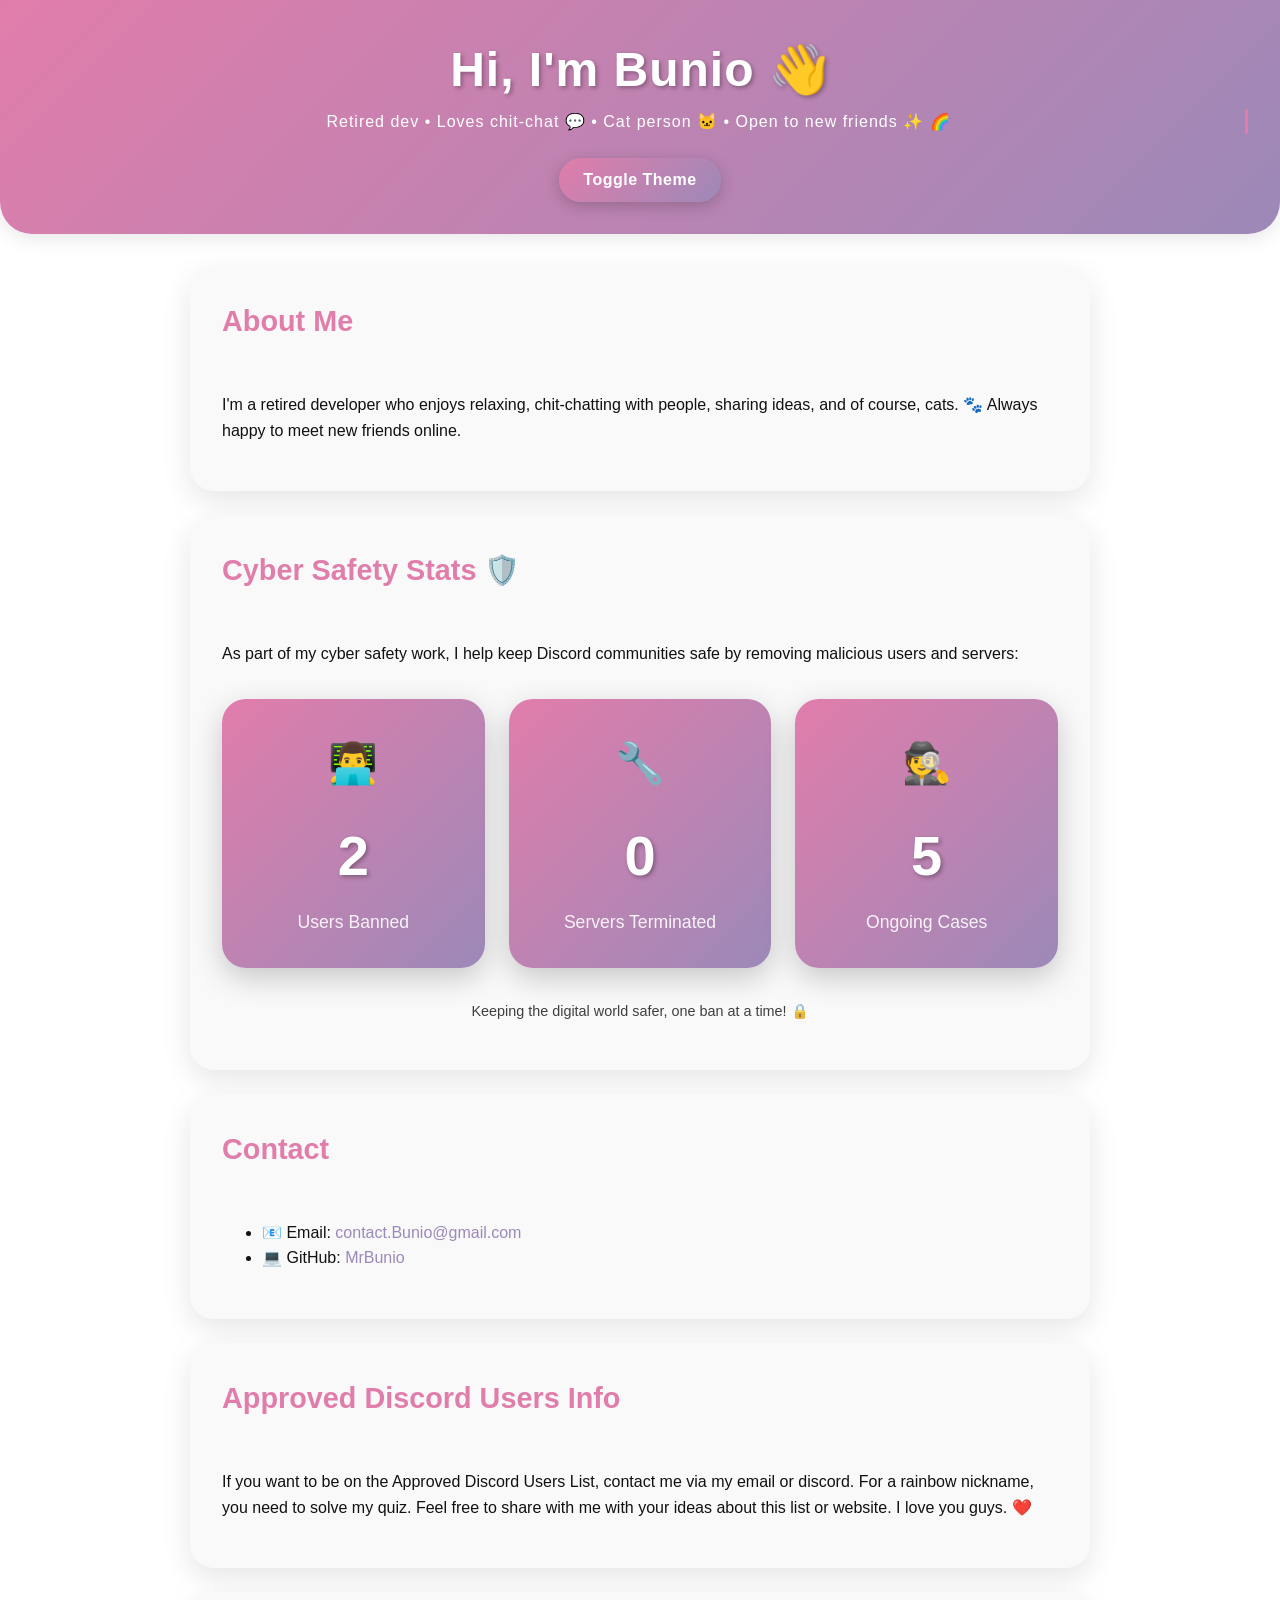
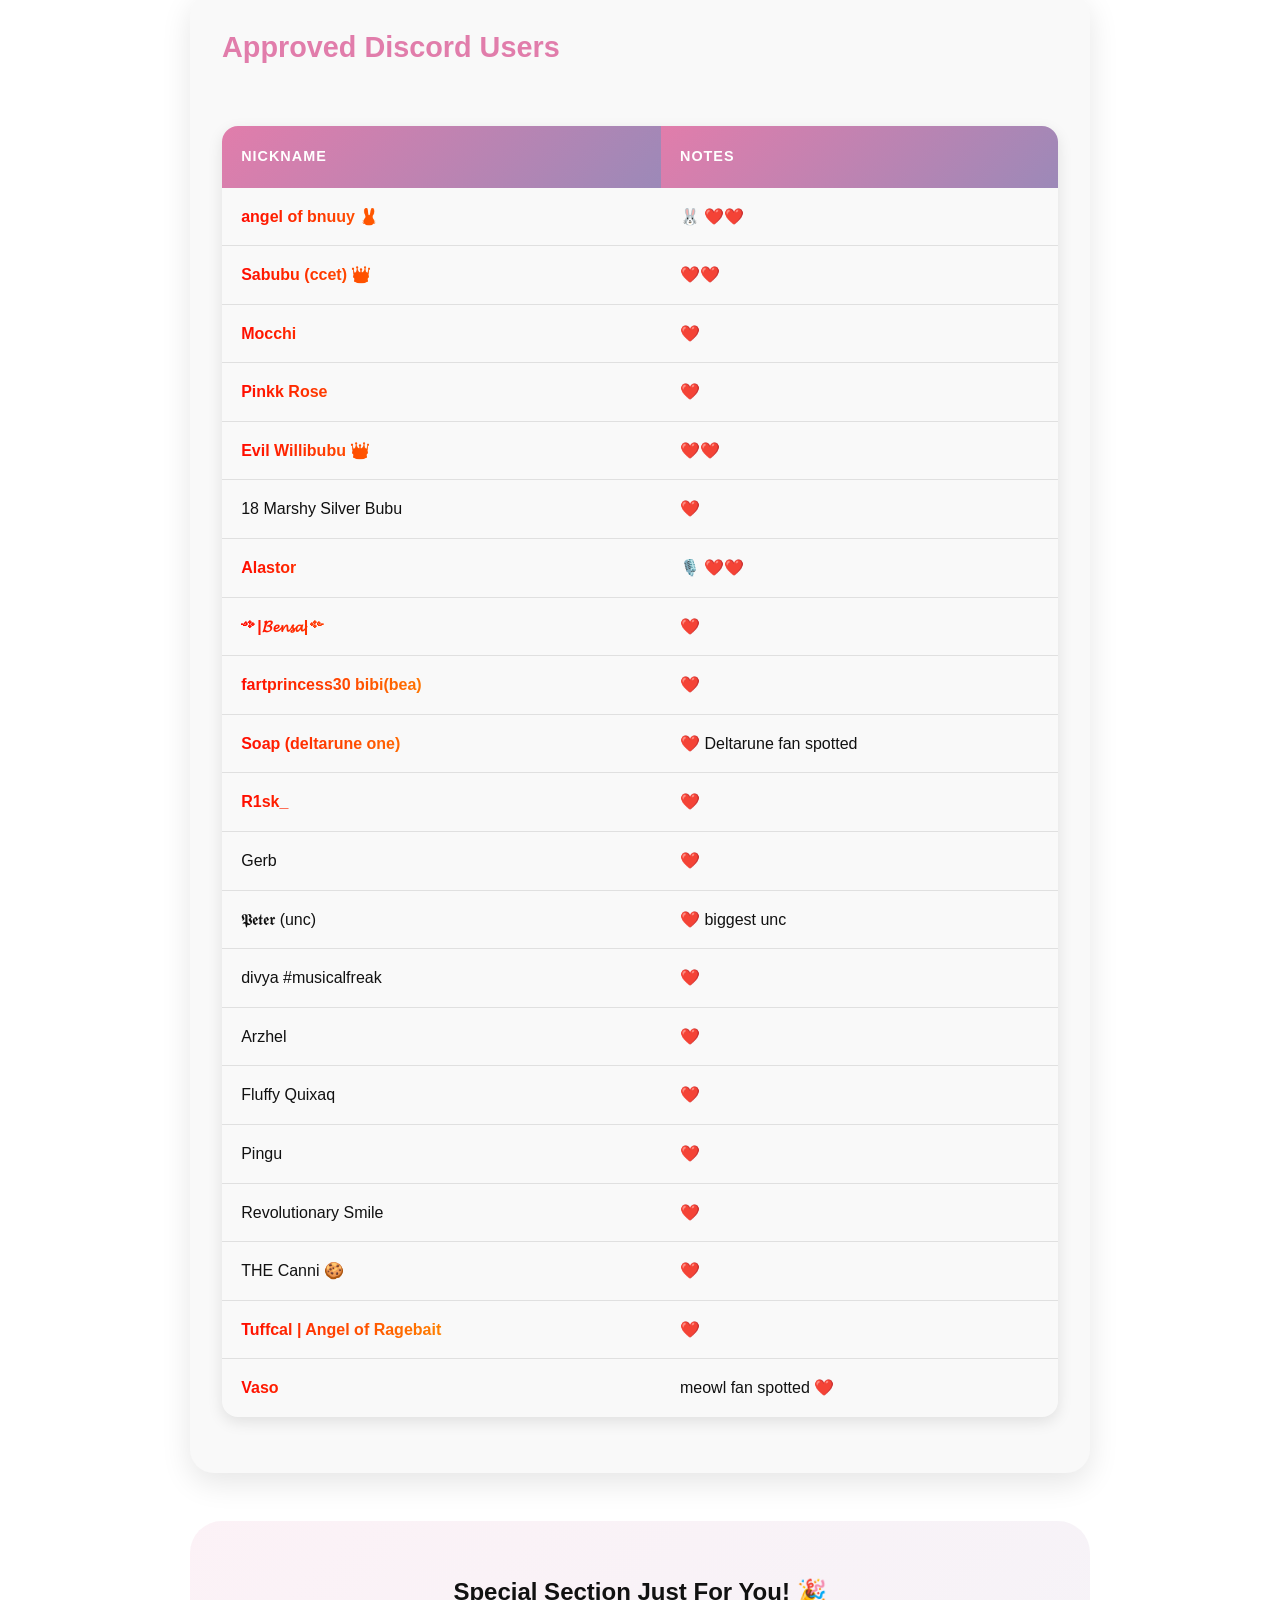
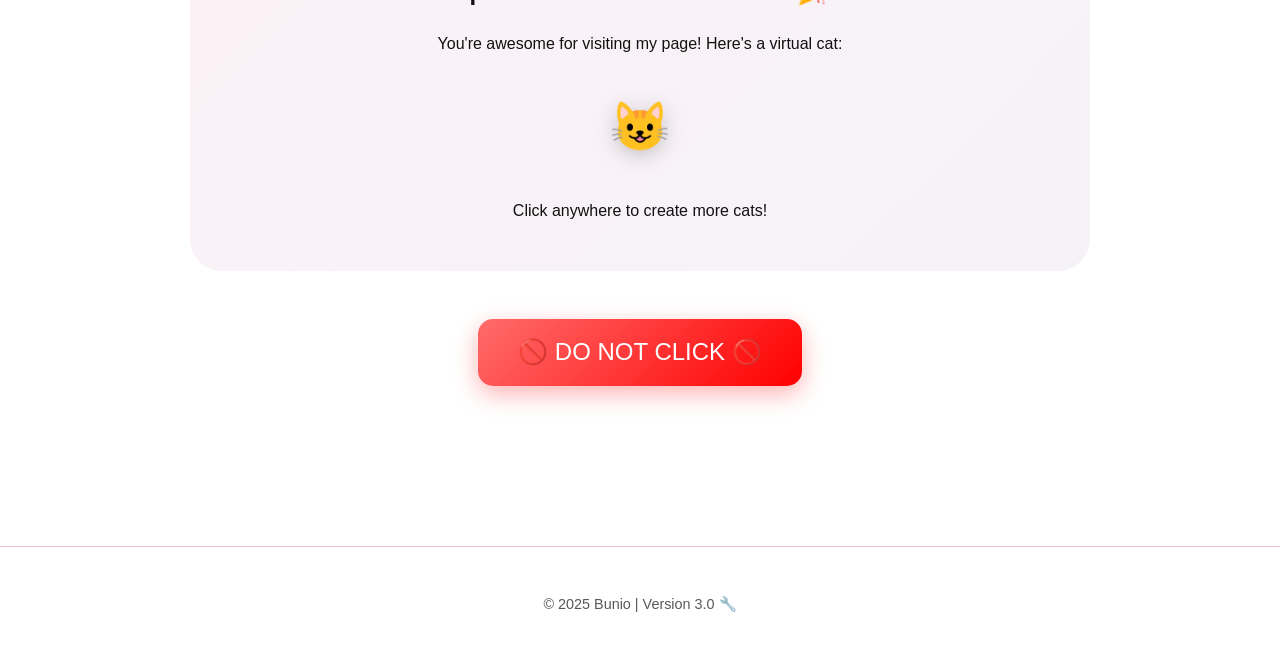
==== commit 9e9cea0c: "Update index.html" ====
--- a/index.html
+++ b/index.html
@@ -753,7 +753,7 @@
                         <td>❤️ Deltarune fan spotted</td>
                     </tr>
                     <tr>
-                        <td>R1sk_</td>
+                        <td class="rainbow">R1sk_</td>
                         <td>❤️</td>
                     </tr>
                     <tr>
@@ -1285,3 +1285,4 @@
 </html>
 
 
+
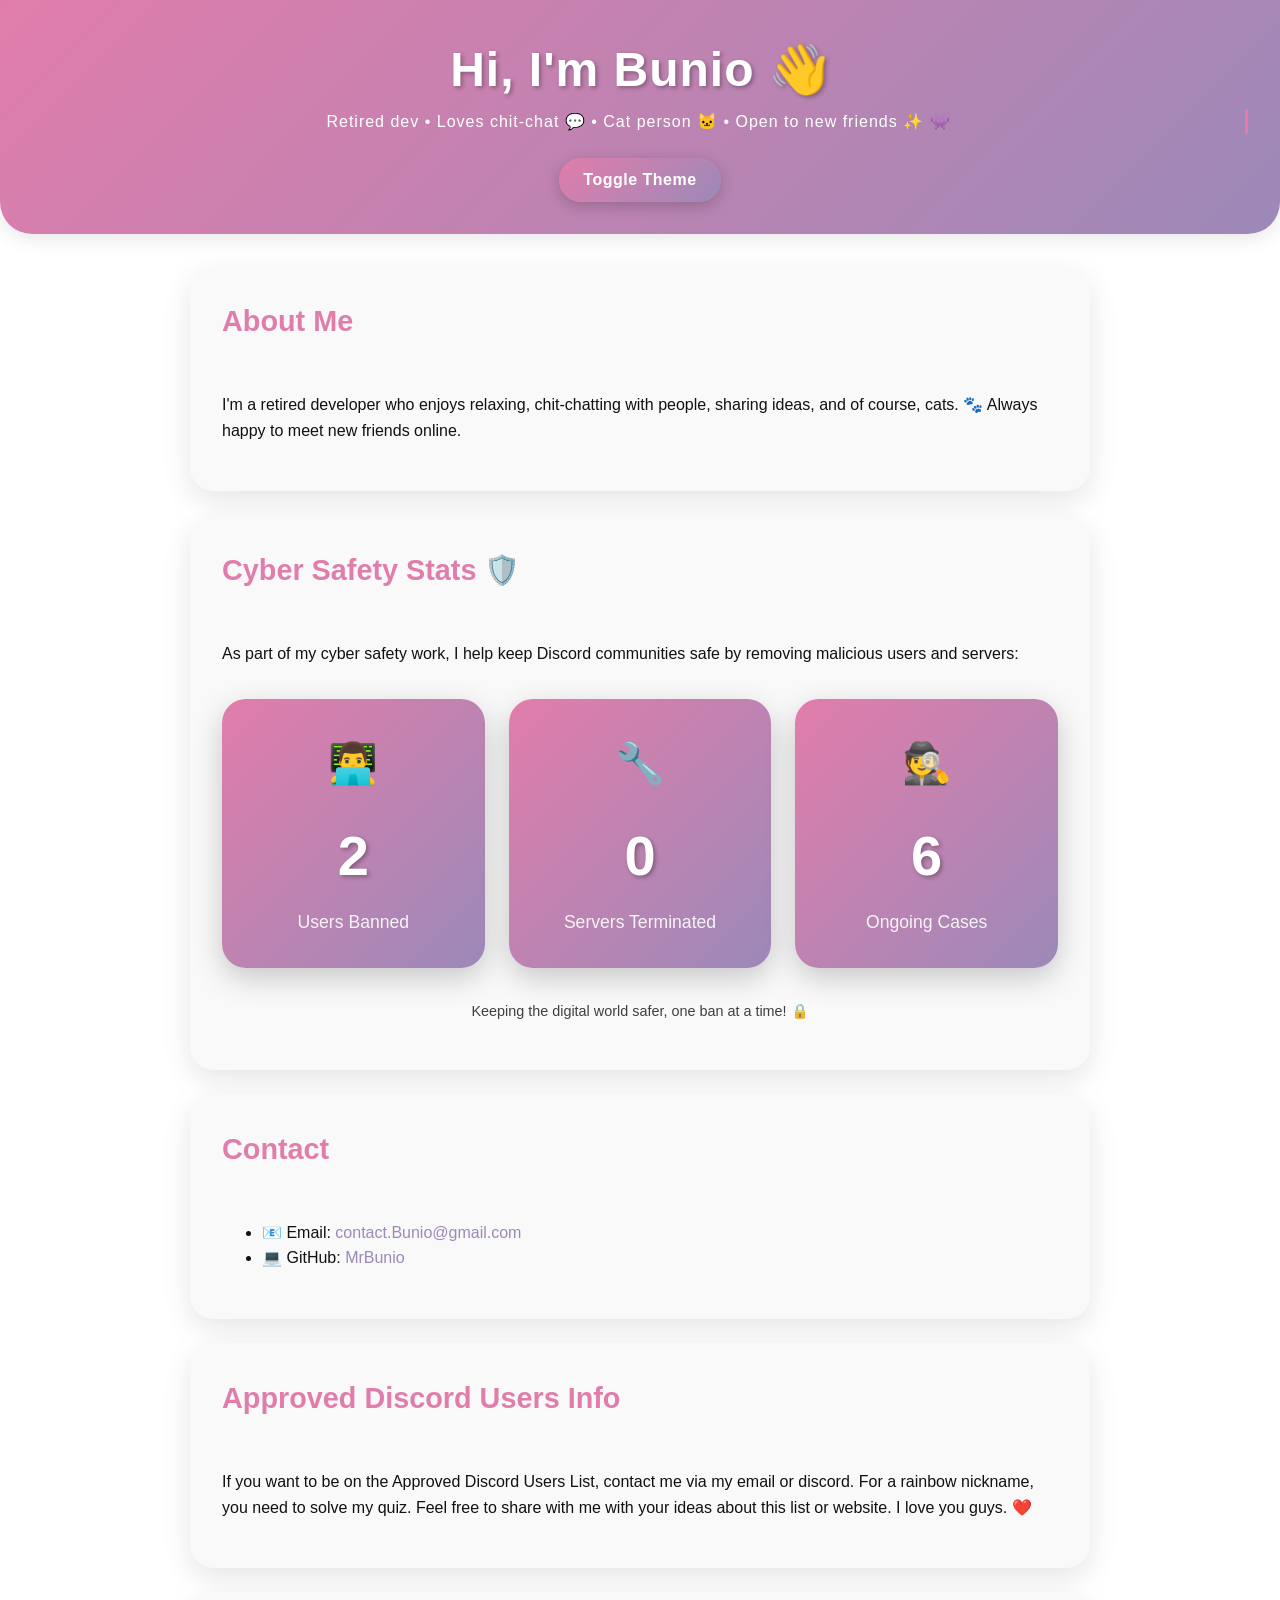
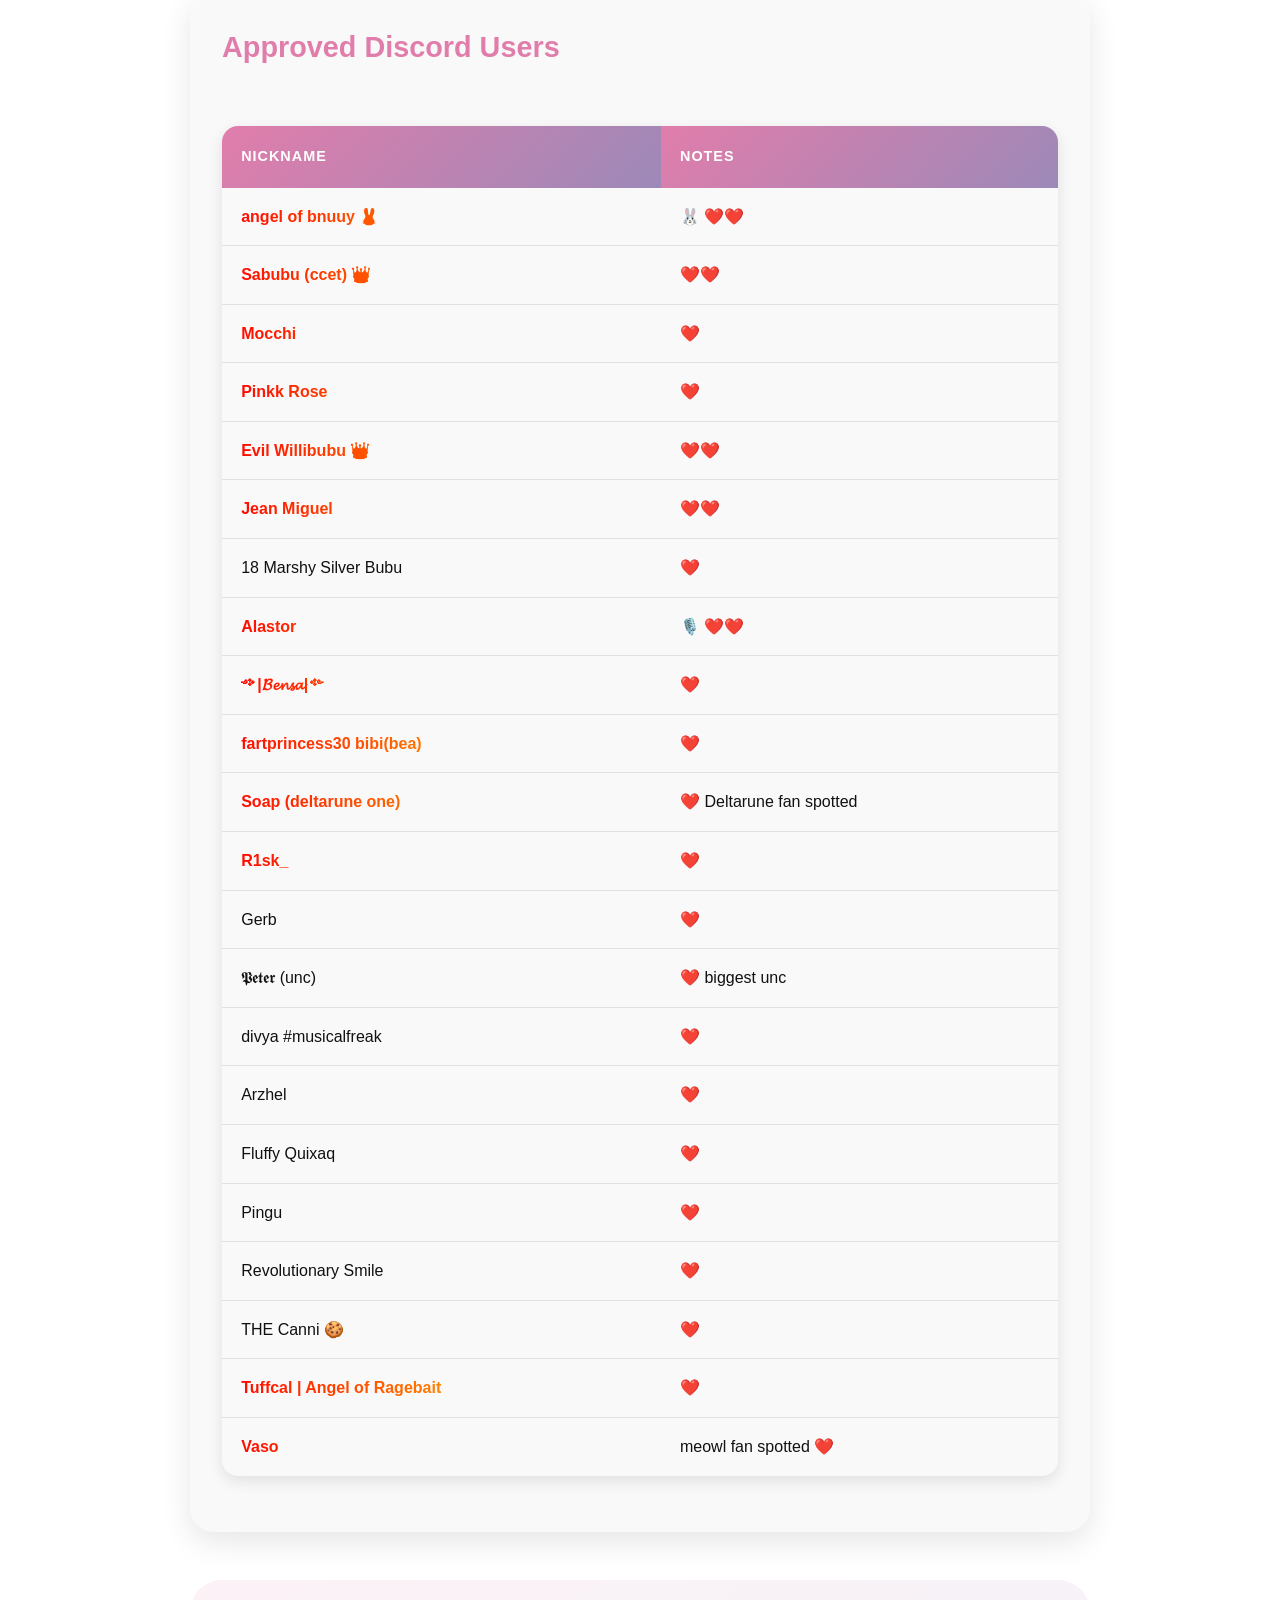
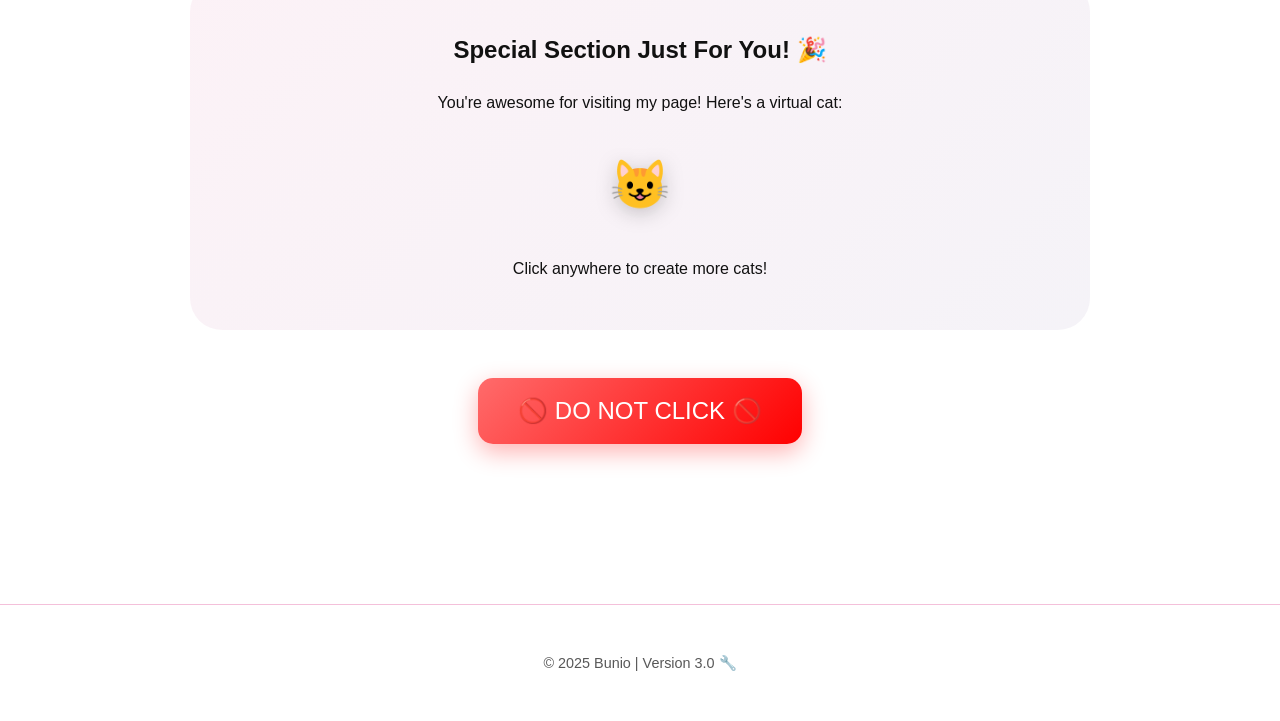
==== commit e10ac3e1: "Update index.html" ====
--- a/index.html
+++ b/index.html
@@ -730,6 +730,10 @@
                     </tr>
                     <tr>
                         <td class="rainbow">Evil Willibubu 👑</td>
+                        <td>❤️❤️</td>
+                    </tr>
+                    <tr>
+                        <td class="rainbow">Jean Miguel</td>
                         <td>❤️❤️</td>
                     </tr>
                     <tr>
@@ -1286,3 +1290,4 @@
 
 
 
+
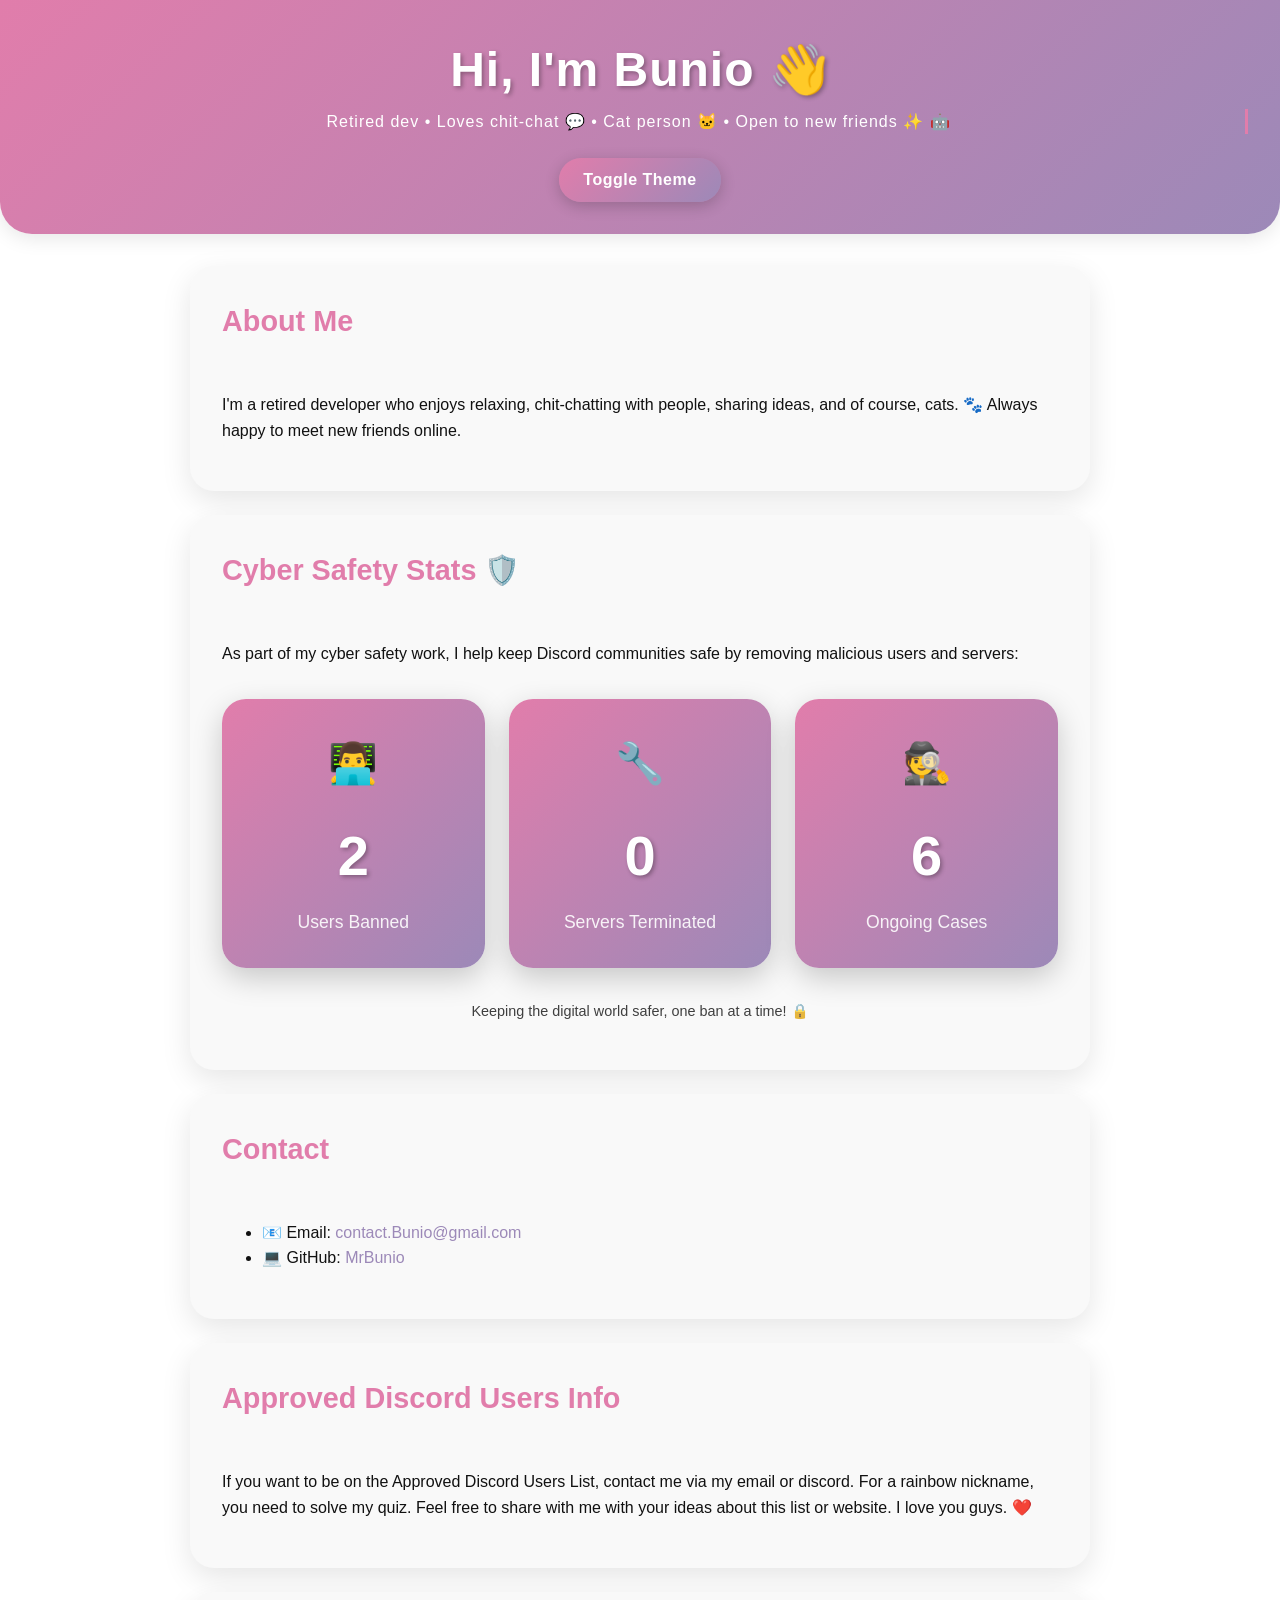
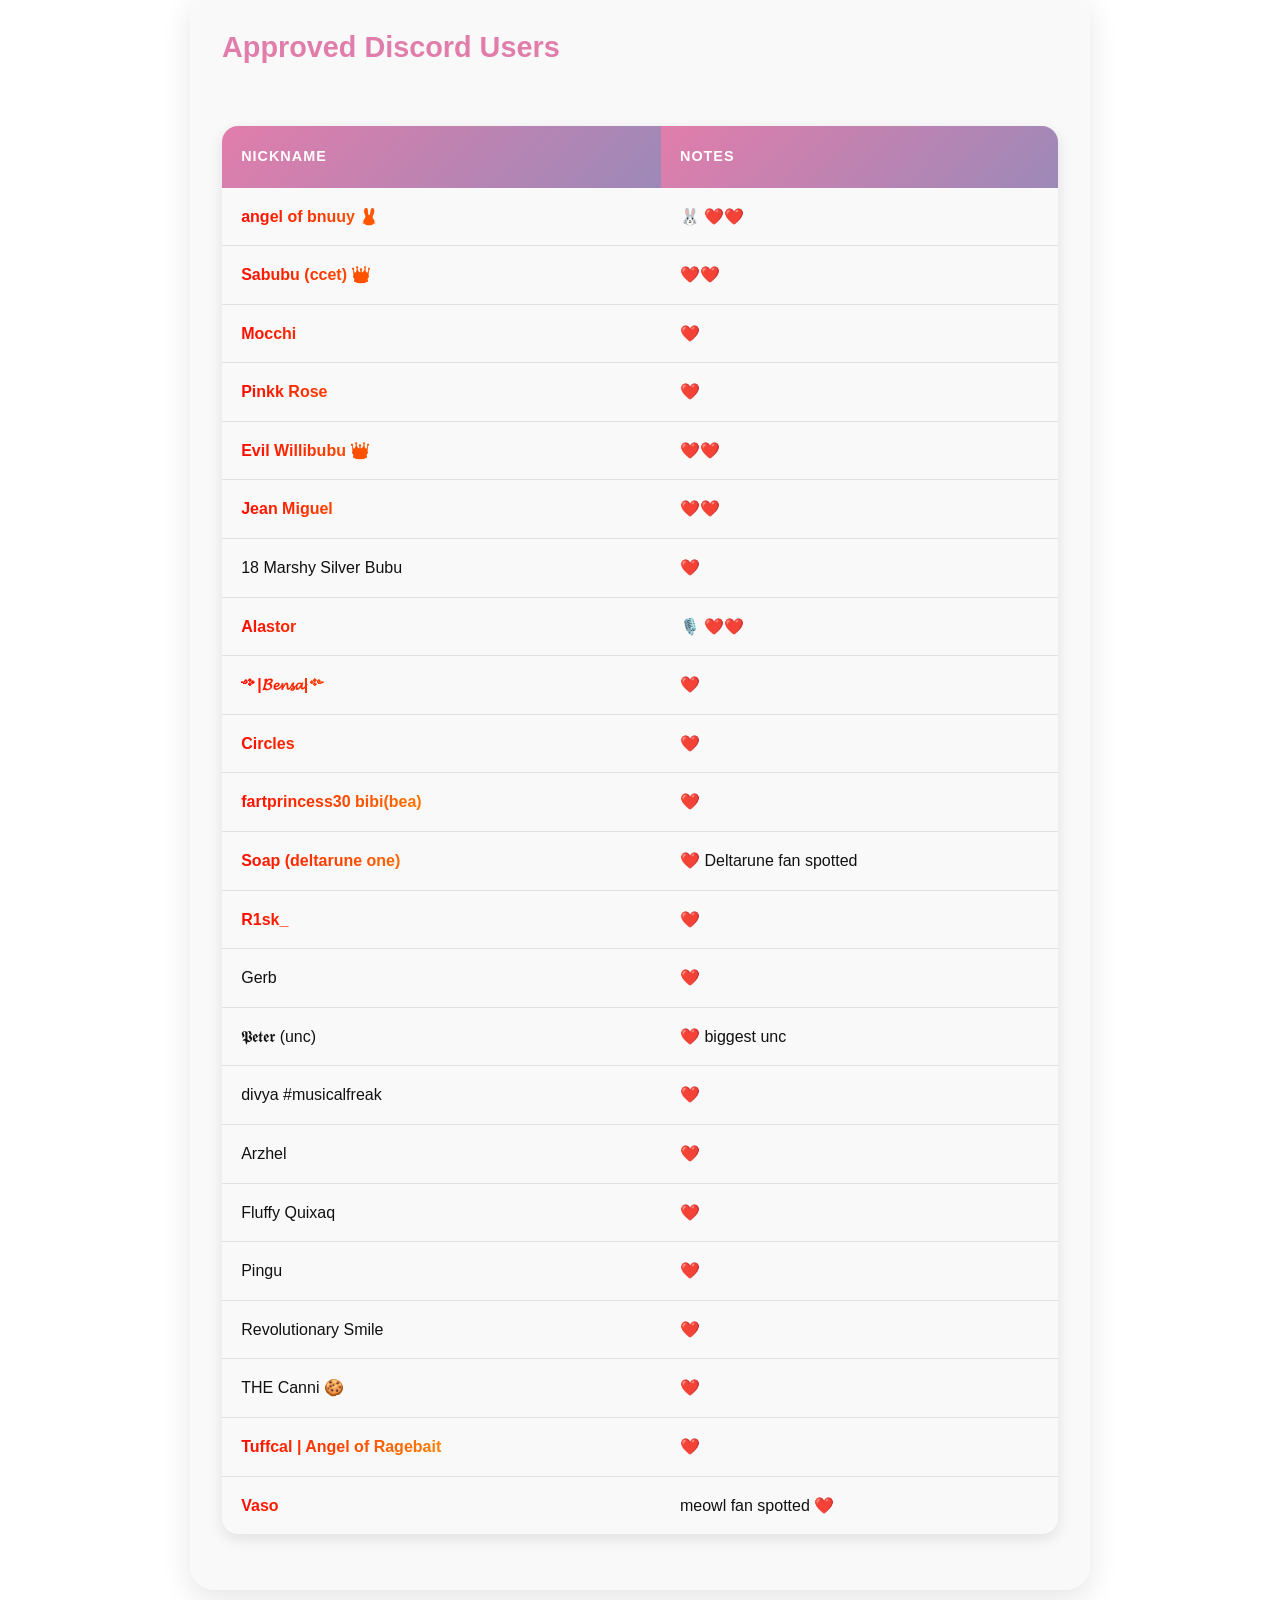
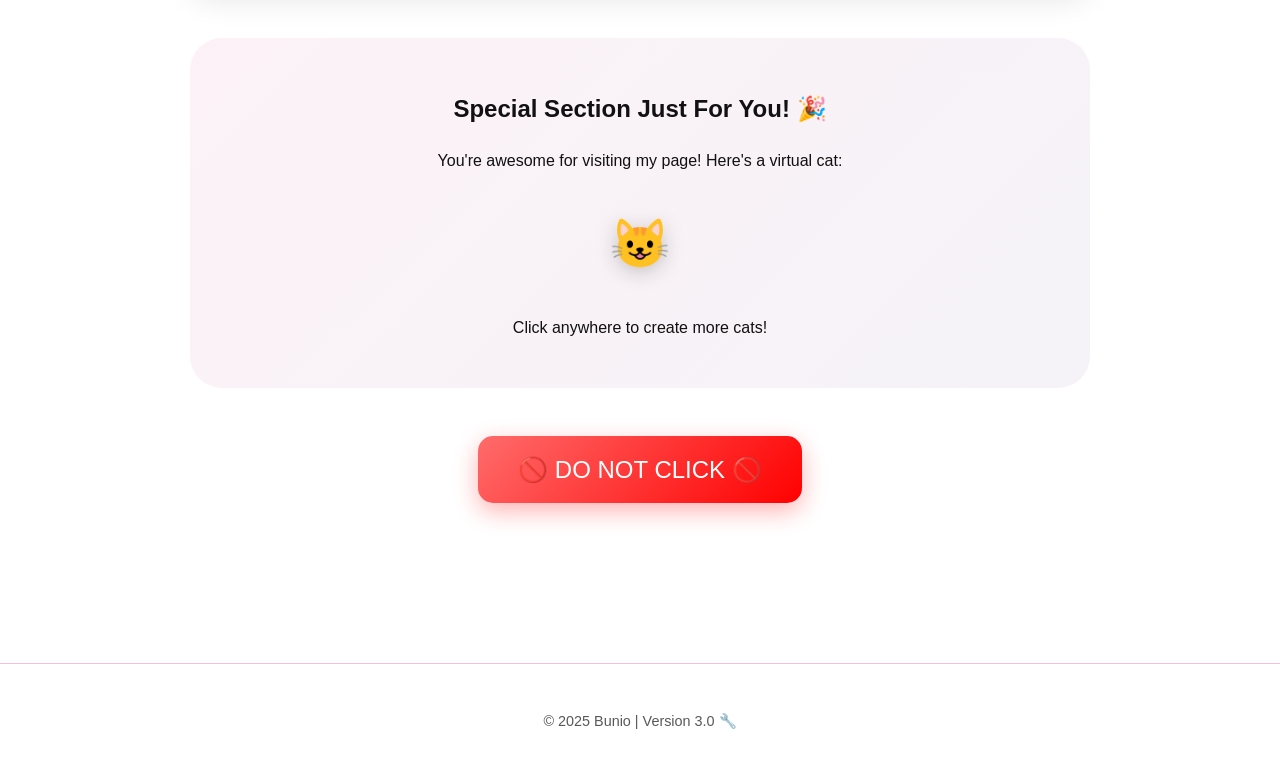
==== commit 0f66dca7: "Update index.html" ====
--- a/index.html
+++ b/index.html
@@ -746,6 +746,10 @@
                     </tr>
                     <tr>
                         <td class="rainbow">༺|𝓑𝓮𝓷𝓼𝓪|༻</td>
+                        <td>❤️</td>
+                    </tr>
+                    <tr>
+                        <td class="rainbow">Circles</td>
                         <td>❤️</td>
                     </tr>
                     <tr>
@@ -1291,3 +1295,4 @@
 
 
 
+
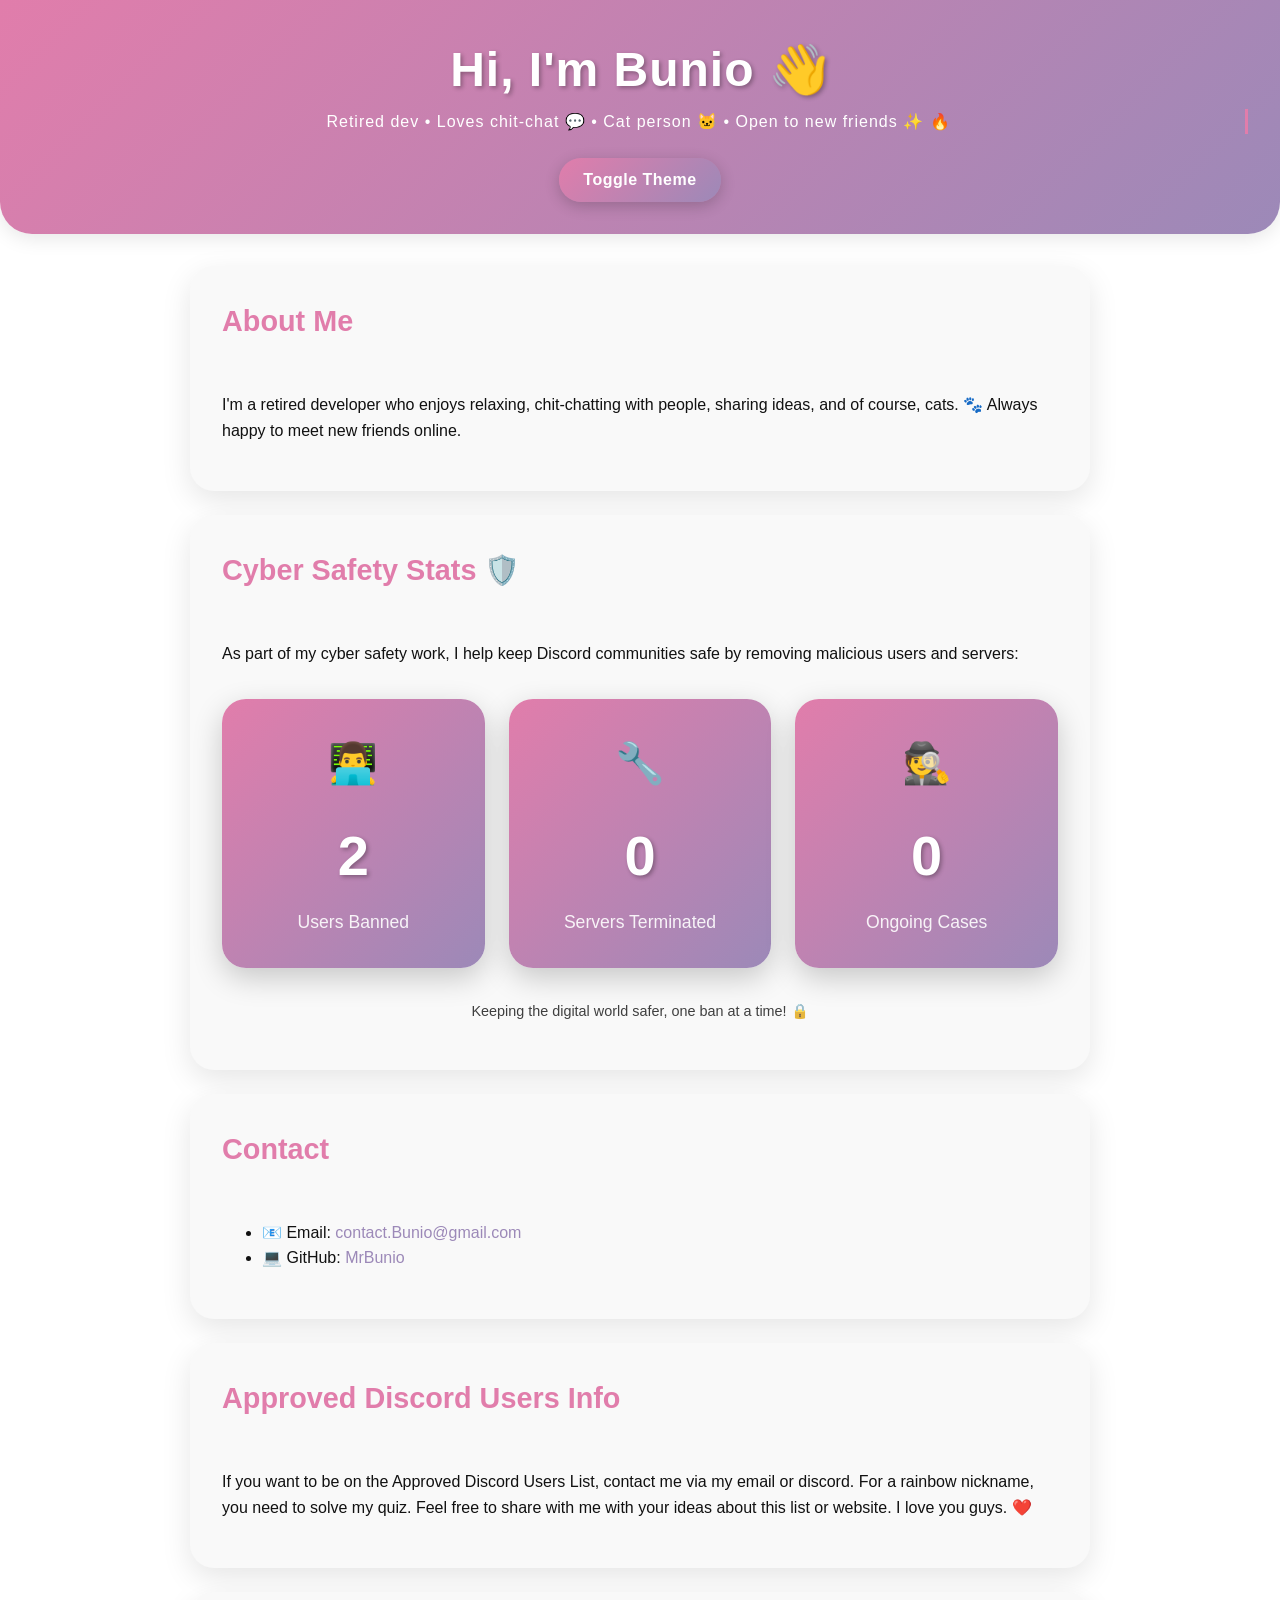
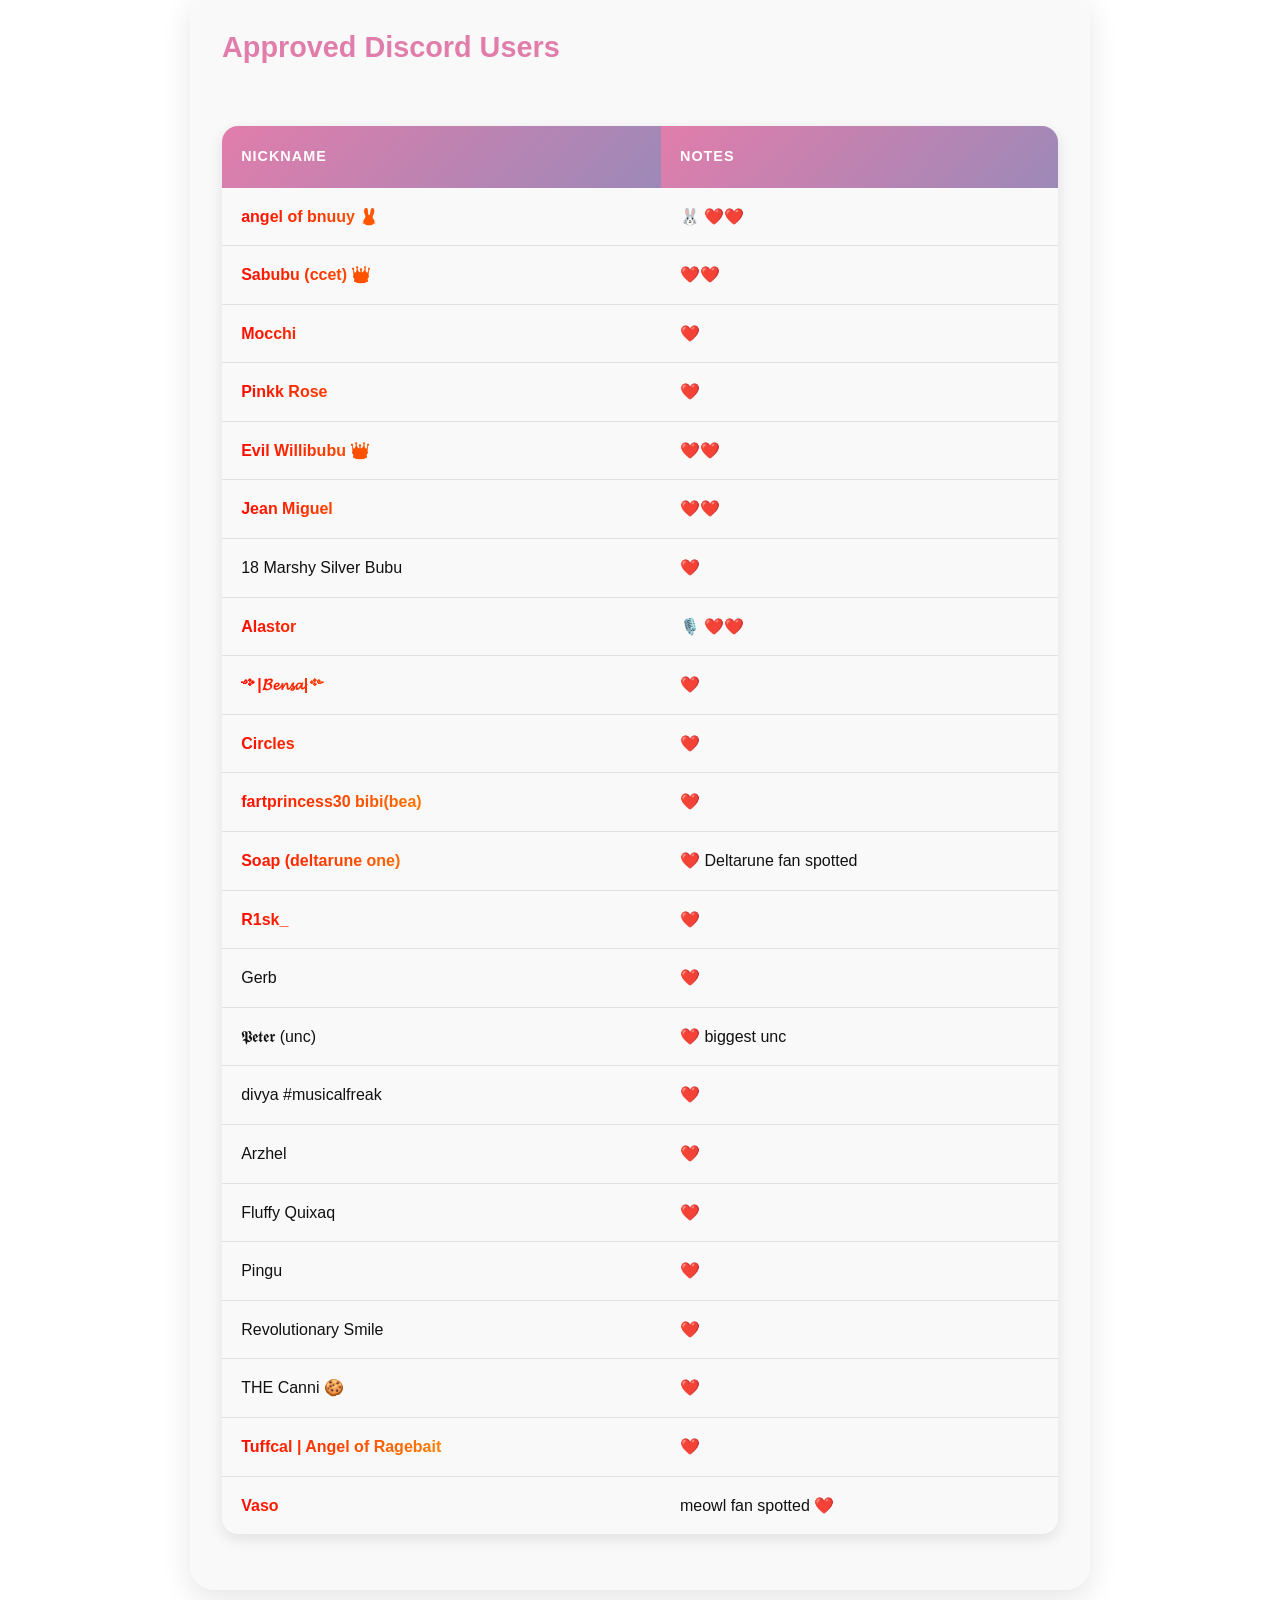
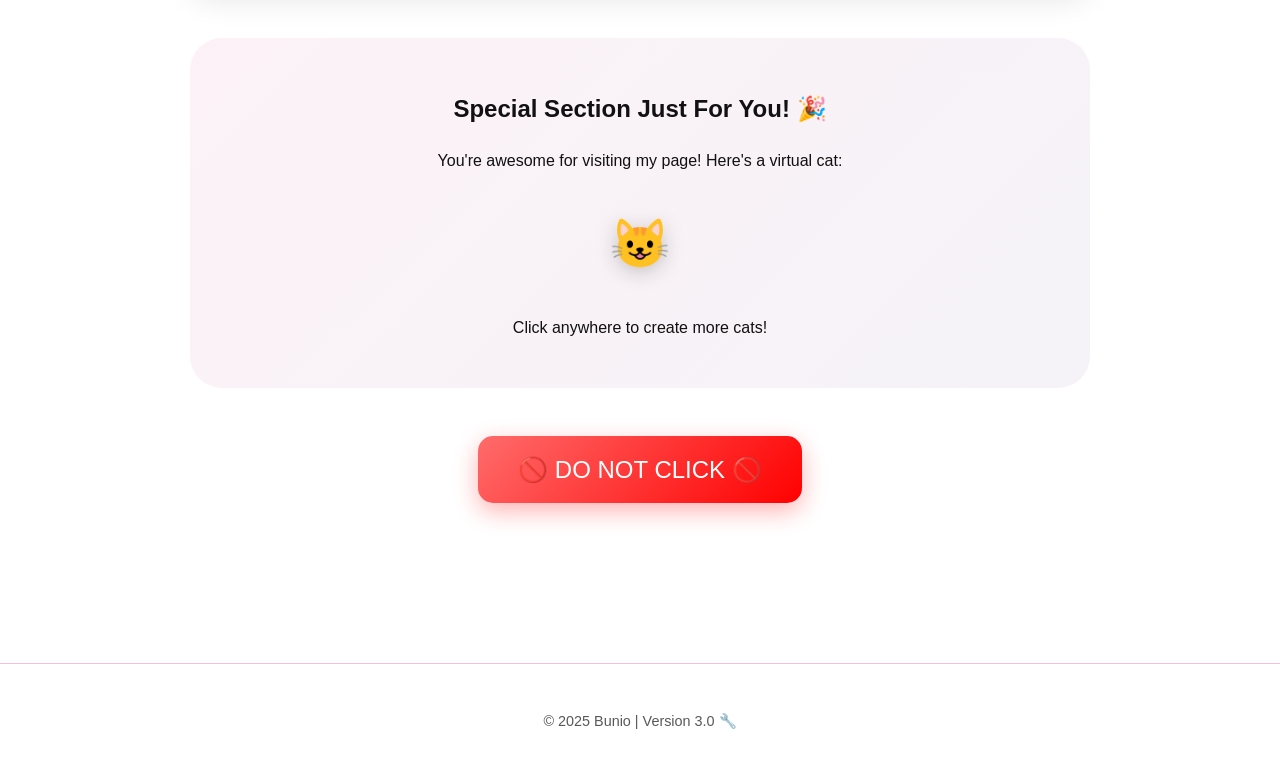
==== commit ea70275b: "Update index.html" ====
--- a/index.html
+++ b/index.html
@@ -854,7 +854,7 @@
             const cyberStats = {
                 bannedUsers: 3,
                 terminatedServers: 1,
-                ongoingCases: 8,
+                ongoingCases: 0,
             };
 
             function createParticles() {
@@ -1296,3 +1296,4 @@
 
 
 
+
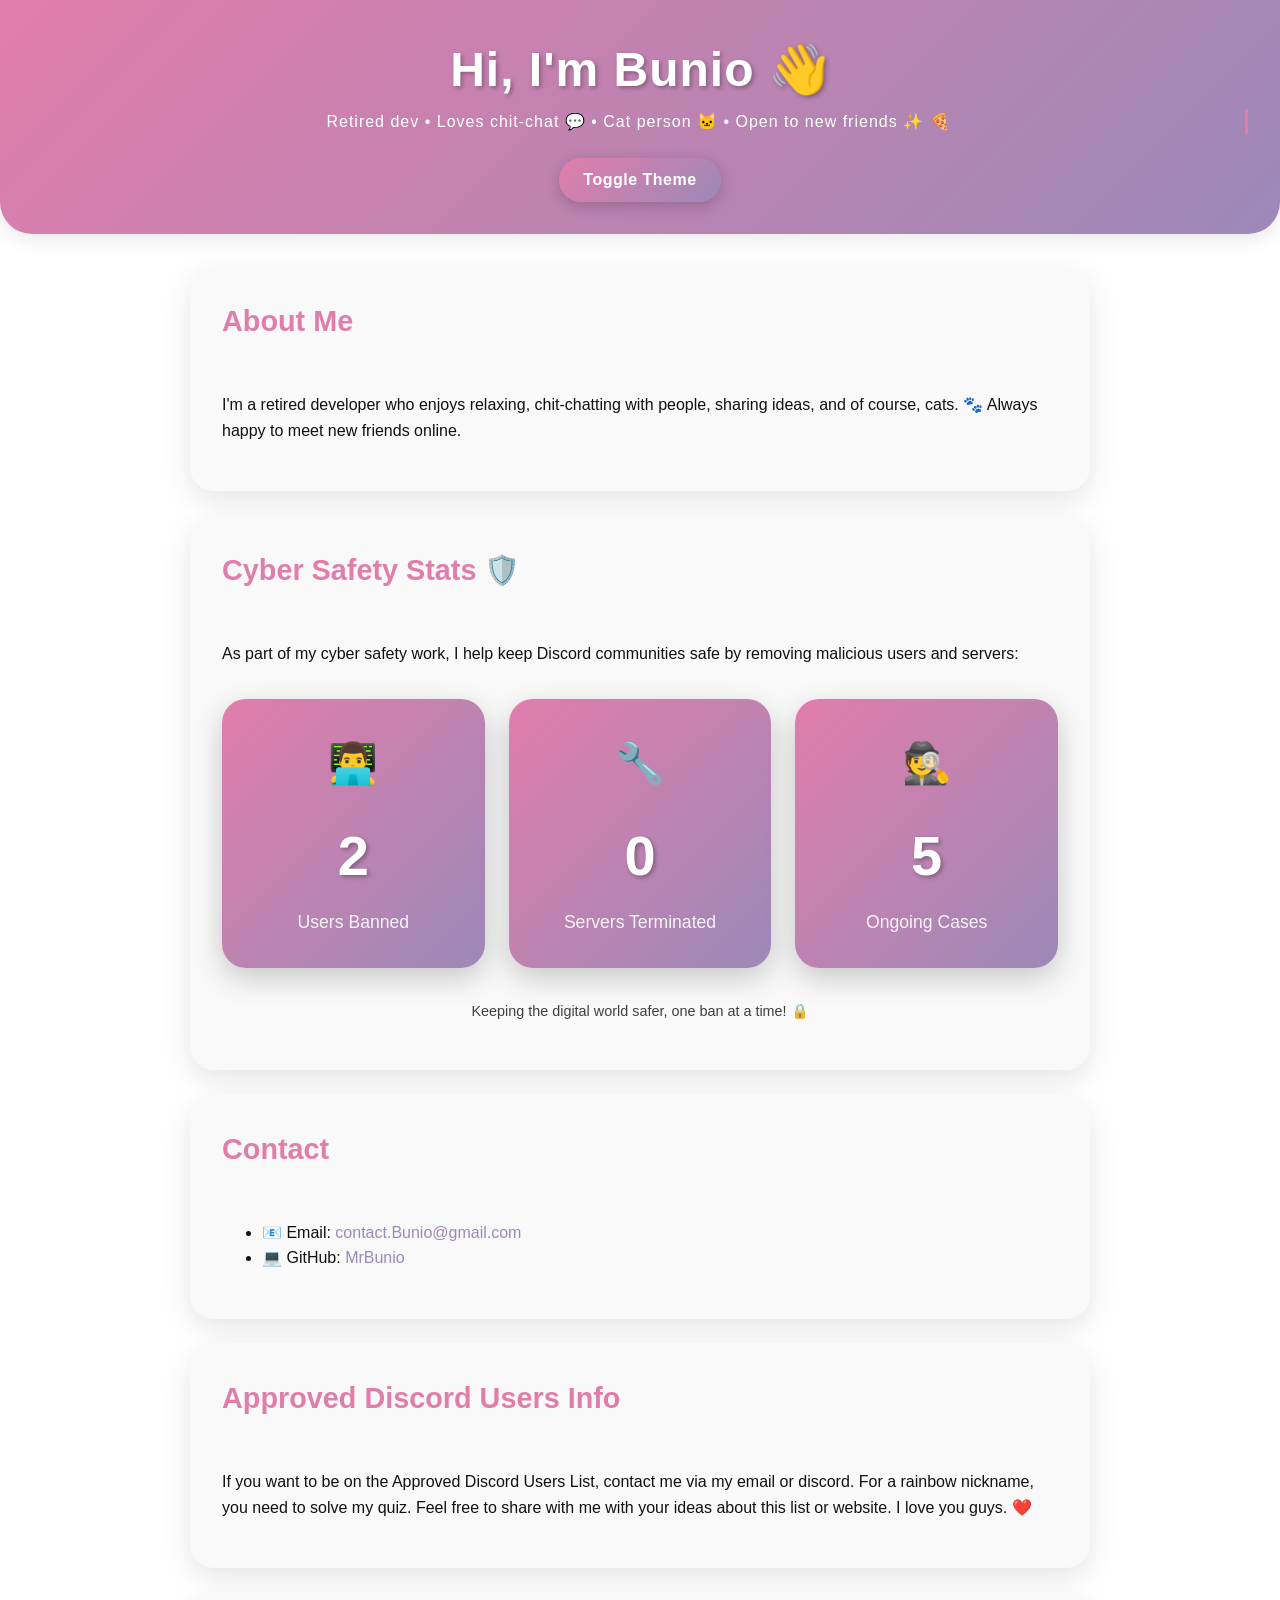
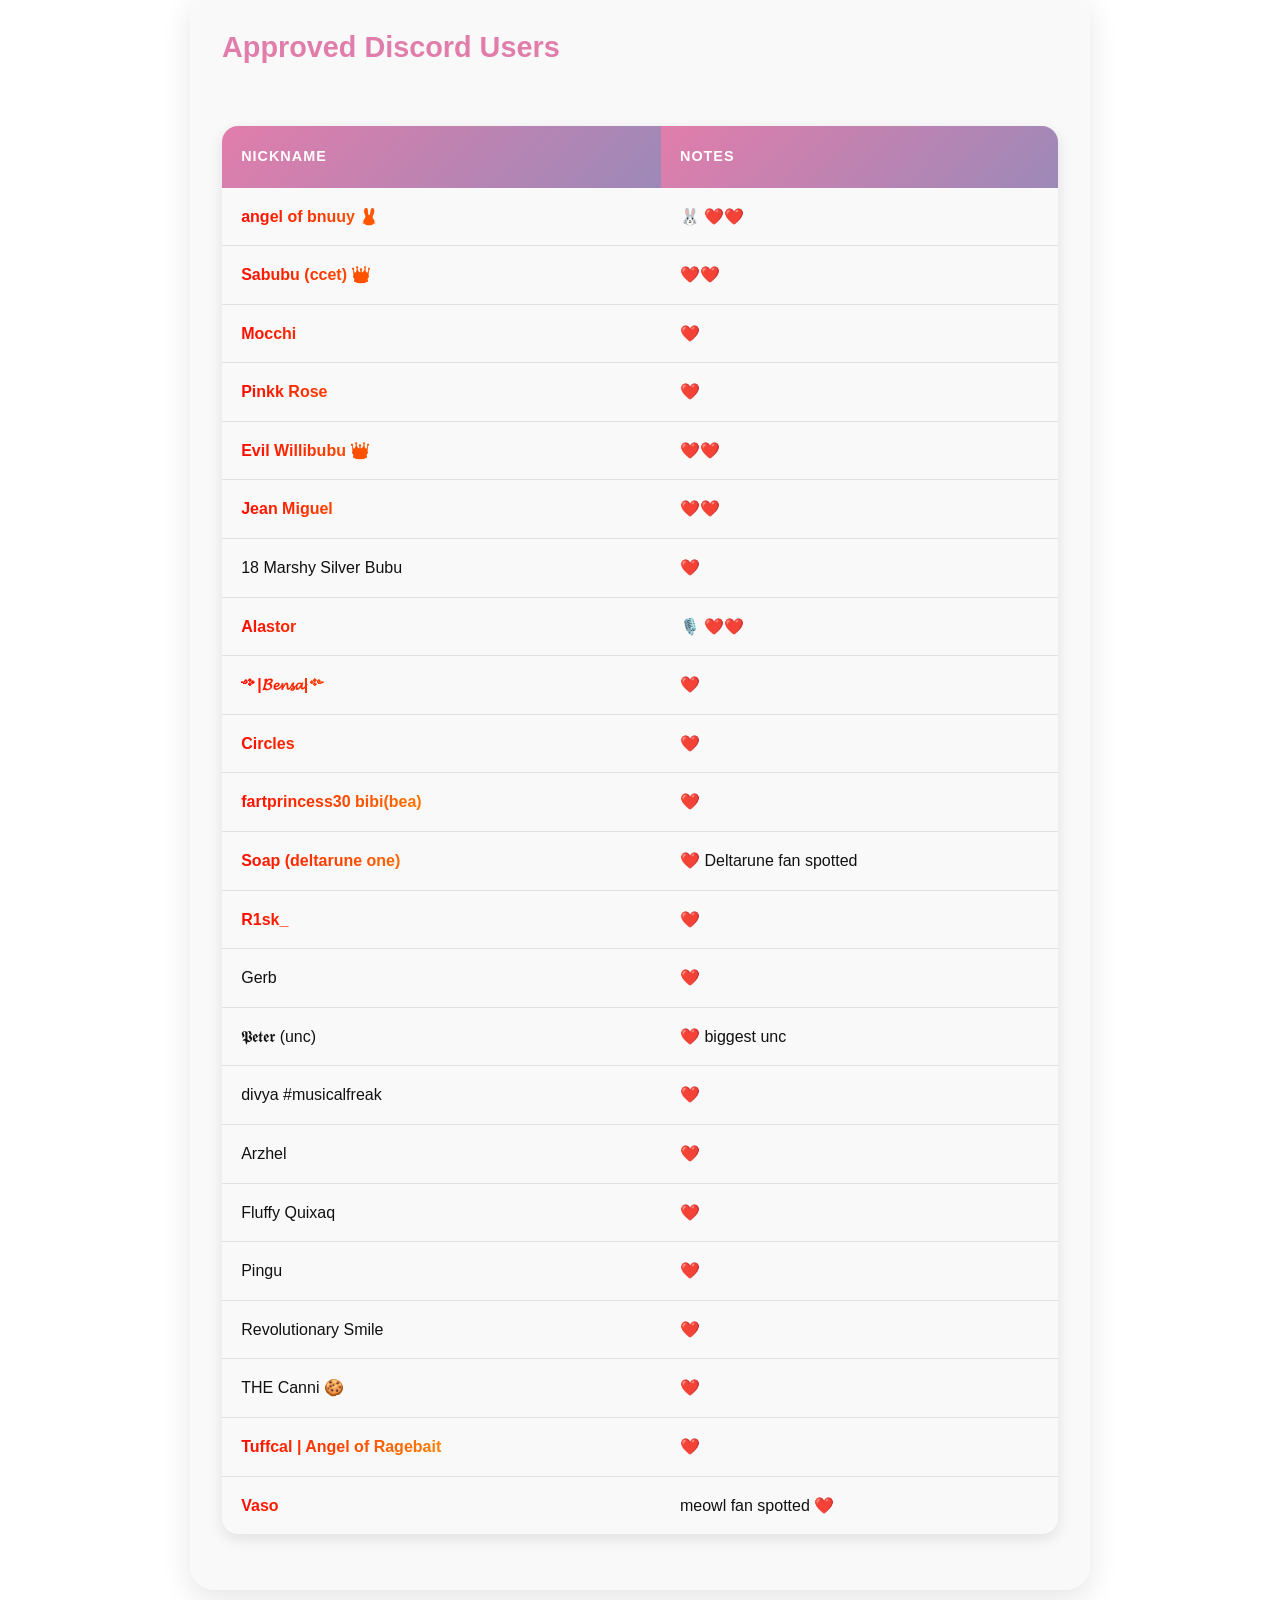
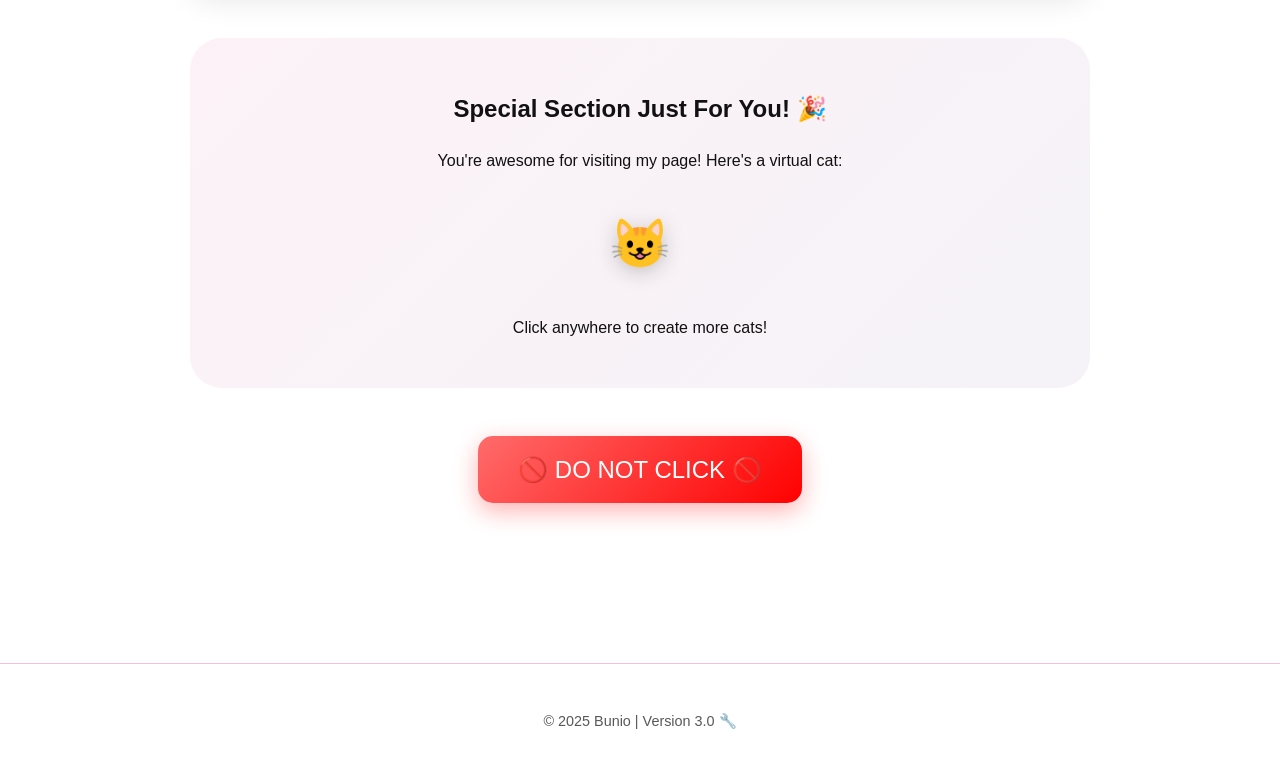
==== commit ae99aa89: "Update index.html" ====
--- a/index.html
+++ b/index.html
@@ -854,7 +854,7 @@
             const cyberStats = {
                 bannedUsers: 3,
                 terminatedServers: 1,
-                ongoingCases: 0,
+                ongoingCases: 7,
             };
 
             function createParticles() {
